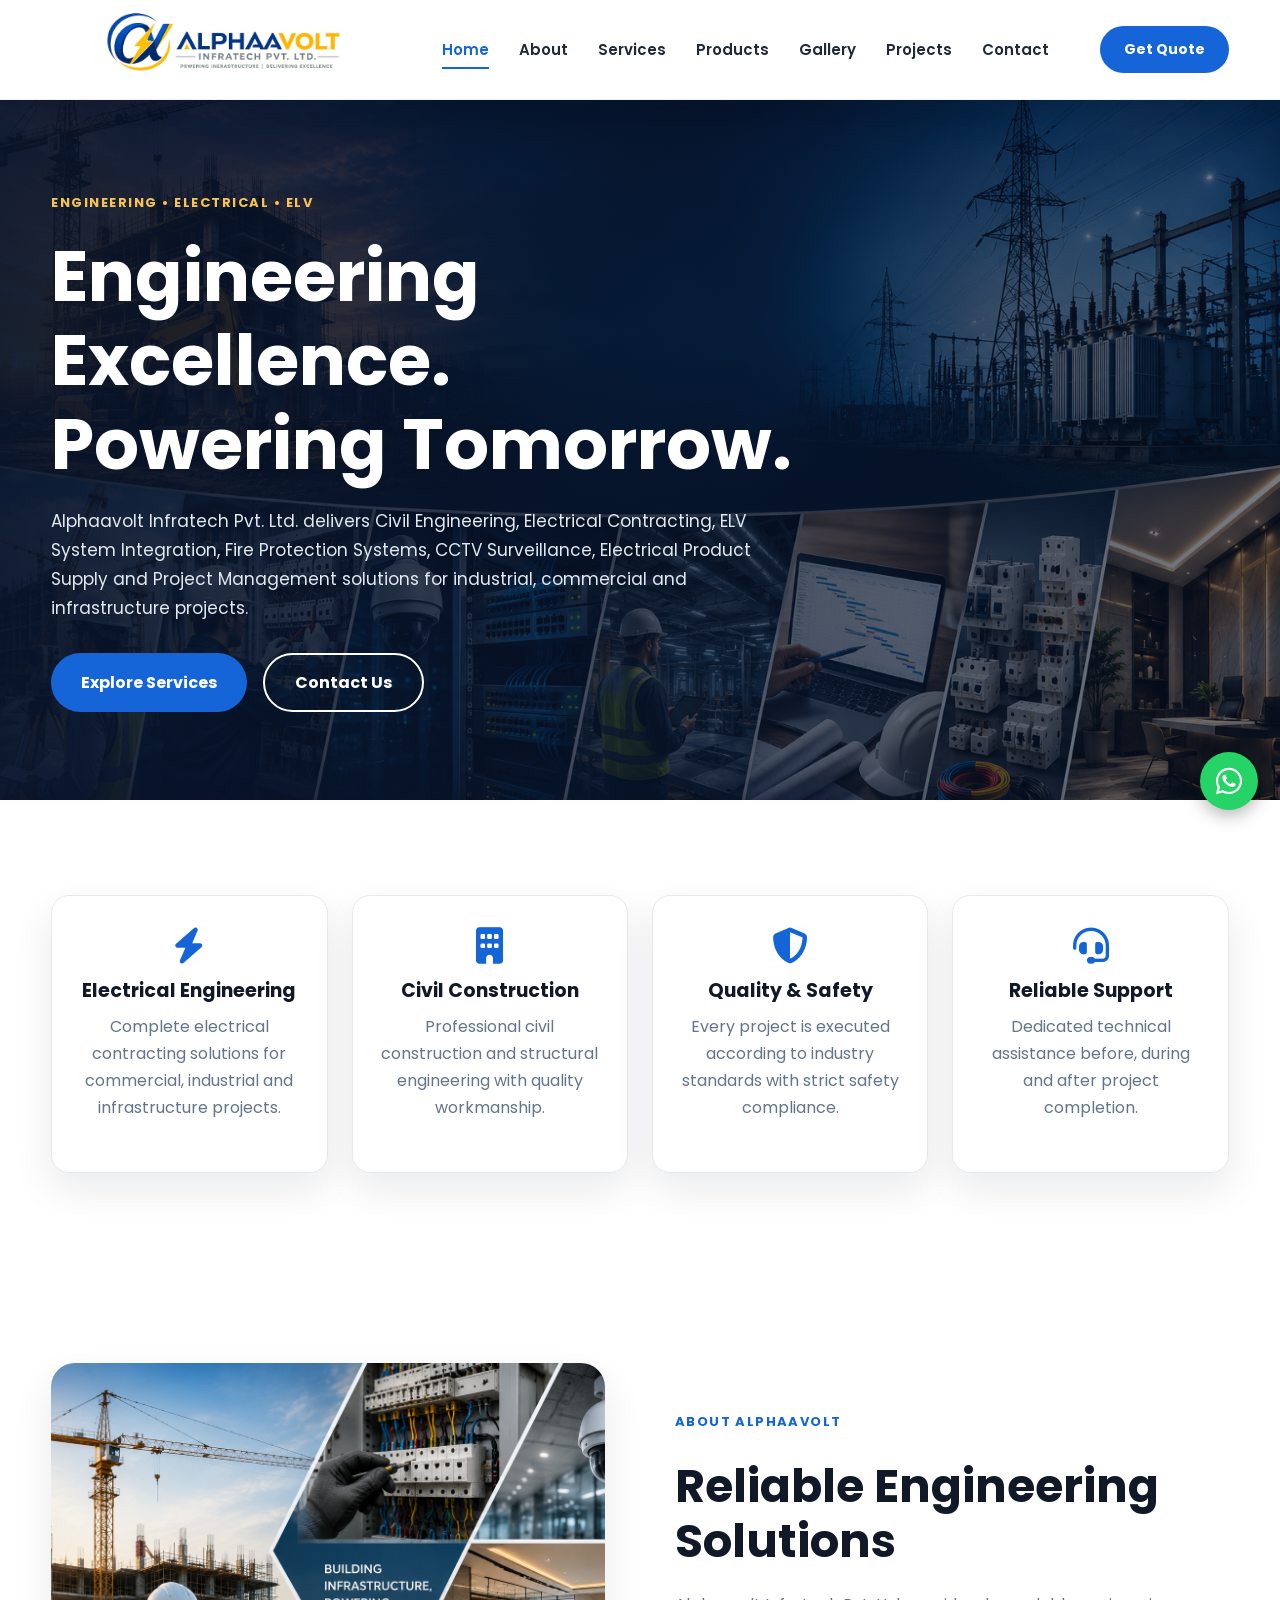
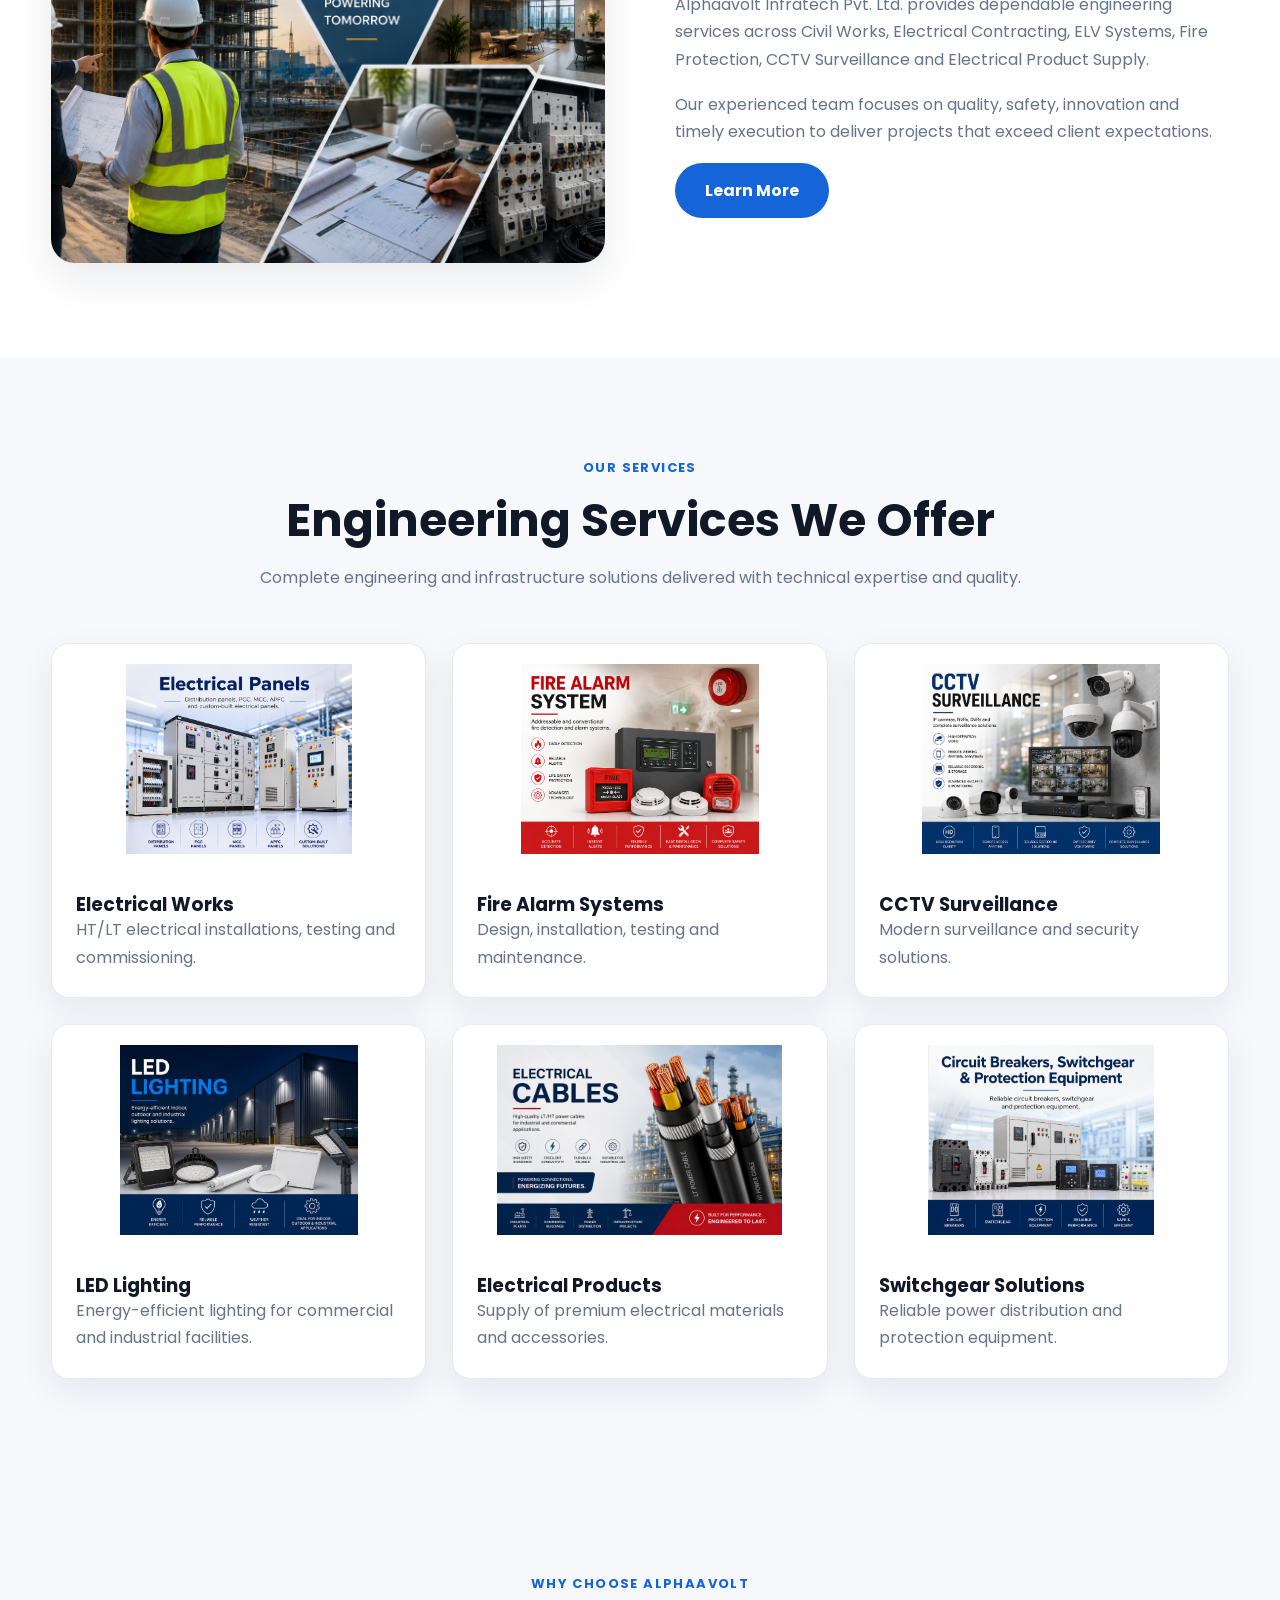
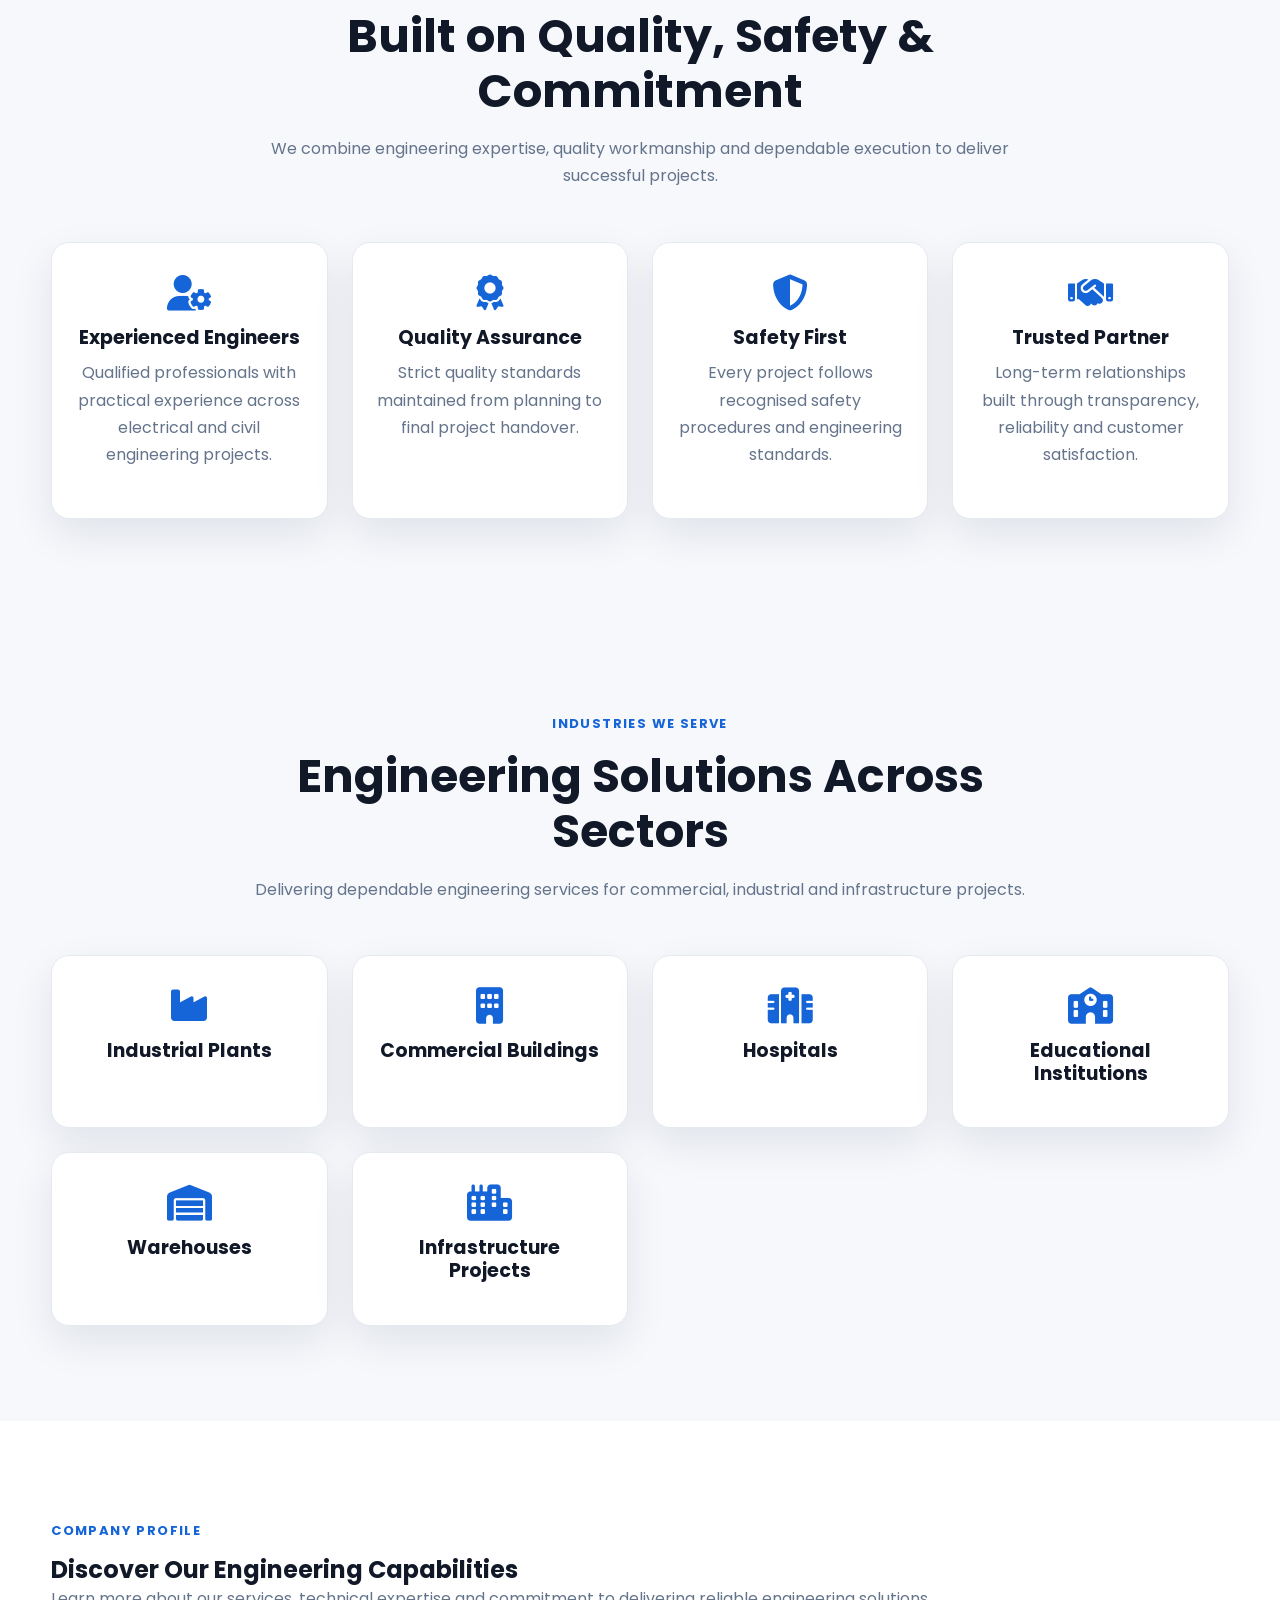
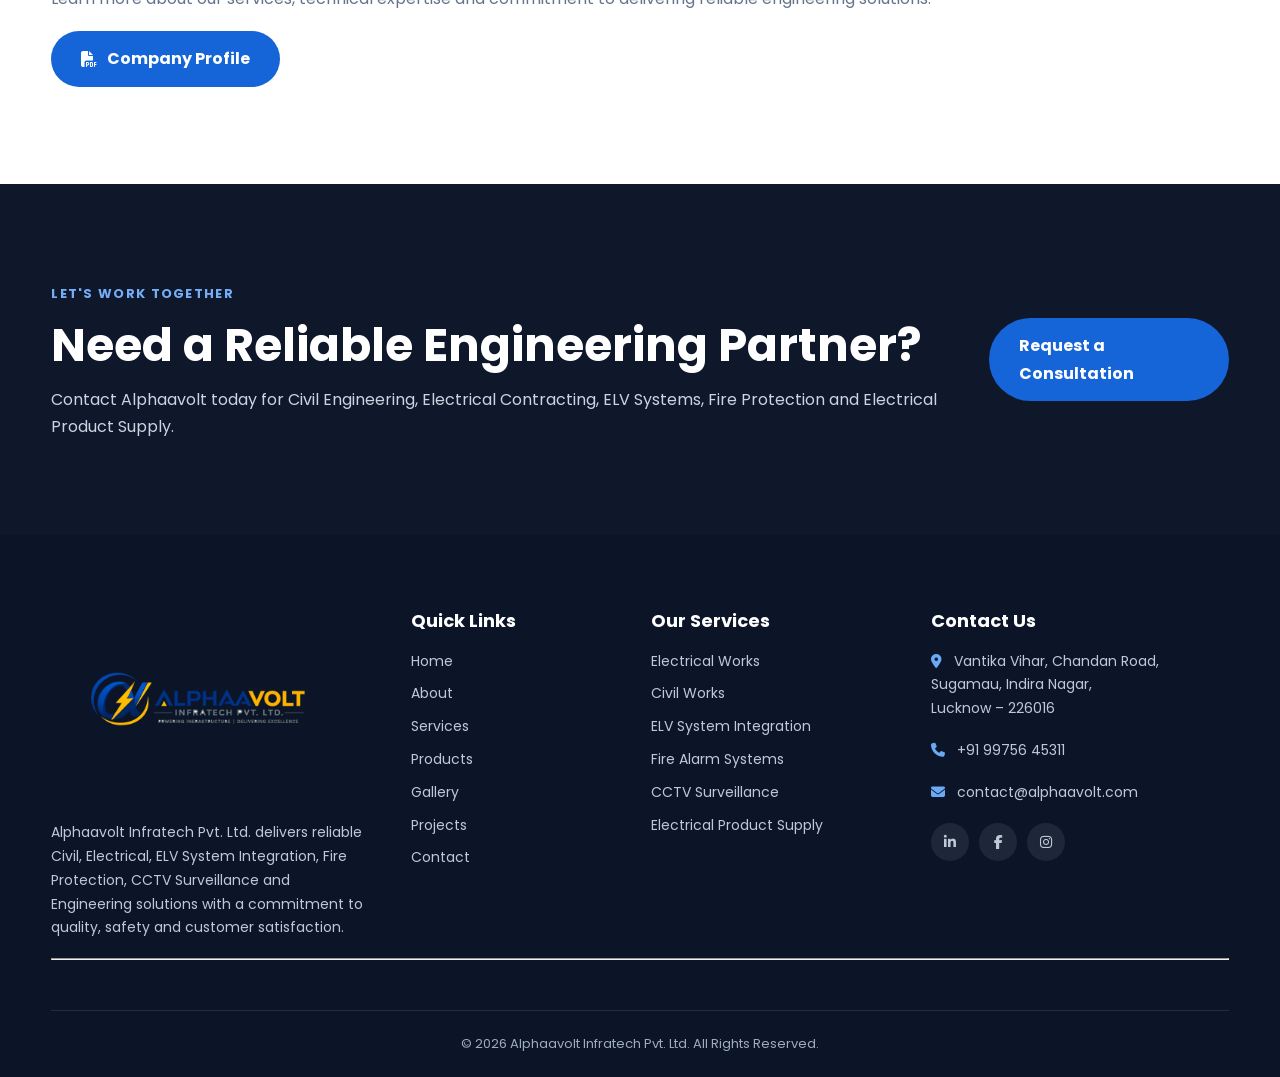
==== index.html @ 20f22b34 "Fix homepage and update responsive pages" ====
<!DOCTYPE html>
<html lang="en">

<head>

    <meta charset="UTF-8">
    <meta name="viewport" content="width=device-width, initial-scale=1.0">

    <title>Alphaavolt Infratech Pvt. Ltd. | Engineering Excellence</title>

    <meta name="description"
        content="Alphaavolt Infratech Pvt. Ltd. provides Civil Works, Electrical Works, ELV System Integration, Fire Protection Systems, CCTV Surveillance, Electrical Product Supply and Project Management Services.">

    <meta name="keywords"
        content="Alphaavolt, Electrical Contractor, Civil Contractor, ELV Systems, Fire Alarm, CCTV, Electrical Products, Engineering Company">

    <meta name="author" content="Alphaavolt Infratech Pvt. Ltd.">

    <link rel="icon" href="Images/logo.png">

    <link rel="stylesheet" href="CSS/style.css">
    <link rel="stylesheet" href="CSS/animations.css">
    <link rel="stylesheet" href="CSS/responsive.css">

    <link rel="preconnect" href="https://fonts.googleapis.com">

    <link rel="preconnect" href="https://fonts.gstatic.com" crossorigin>

    <link href="https://fonts.googleapis.com/css2?family=Poppins:wght@300;400;500;600;700;800&display=swap"
        rel="stylesheet">

    <link rel="stylesheet"
        href="https://cdnjs.cloudflare.com/ajax/libs/font-awesome/6.6.0/css/all.min.css">

</head>

<body>

<header class="header">

    <div class="container">

        <a href="index.html" class="site-logo">

            <img src="Images/logo.png"
                 alt="Alphaavolt Infratech Pvt. Ltd.">

        </a>

        <nav class="navbar">

            <ul>

                <li><a href="index.html" class="active">Home</a></li>
                <li><a href="about.html">About</a></li>
                <li><a href="services.html">Services</a></li>
                <li><a href="products.html">Products</a></li>
                <li><a href="gallery.html">Gallery</a></li>
                <li><a href="projects.html">Projects</a></li>
                <li><a href="contact.html">Contact</a></li>

            </ul>

        </nav>

        <div class="header-buttons">

            <a href="contact.html" class="quote-btn">
                Get Quote
            </a>

            <button class="menu-toggle"
                    type="button"
                    aria-label="Toggle Navigation">

                <i class="fa-solid fa-bars"></i>

            </button>

        </div>

    </div>

</header>

<main>

<section class="hero">

    <div class="container">

        <div class="hero-content">

            <div class="hero-text">

                <span class="subtitle">

                    Engineering • Electrical • ELV

                </span>

                <h1>

                    Engineering Excellence.<br>
                    Powering Tomorrow.

                </h1>

                <p>

                    Alphaavolt Infratech Pvt. Ltd. delivers
                    Civil Engineering,
                    Electrical Contracting,
                    ELV System Integration,
                    Fire Protection Systems,
                    CCTV Surveillance,
                    Electrical Product Supply
                    and Project Management
                    solutions for industrial,
                    commercial and infrastructure projects.

                </p>

                <div class="hero-buttons">

                    <a href="services.html"
                       class="btn btn-primary">

                        Explore Services

                    </a>

                    <a href="contact.html"
                       class="btn btn-secondary">

                        Contact Us

                    </a>

                </div>

            </div>

            <div class="hero-image">

                <img src="Images/hero.jpg"
                     alt="Alphaavolt Engineering">

            </div>

        </div>

    </div>

</section>
<!-- ================= FEATURES ================= -->

<section class="features section">

    <div class="container">

        <div class="feature-grid">

            <div class="feature-box">
                <i class="fa-solid fa-bolt"></i>
                <h3>Electrical Engineering</h3>
                <p>
                    Complete electrical contracting solutions for
                    commercial, industrial and infrastructure projects.
                </p>
            </div>

            <div class="feature-box">
                <i class="fa-solid fa-building"></i>
                <h3>Civil Construction</h3>
                <p>
                    Professional civil construction and structural
                    engineering with quality workmanship.
                </p>
            </div>

            <div class="feature-box">
                <i class="fa-solid fa-shield-halved"></i>
                <h3>Quality & Safety</h3>
                <p>
                    Every project is executed according to industry
                    standards with strict safety compliance.
                </p>
            </div>

            <div class="feature-box">
                <i class="fa-solid fa-headset"></i>
                <h3>Reliable Support</h3>
                <p>
                    Dedicated technical assistance before,
                    during and after project completion.
                </p>
            </div>

        </div>

    </div>

</section>

<!-- ================= ABOUT ================= -->

<section class="about section">

    <div class="container">

        <div class="about-grid">

            <div class="about-image">

                <img src="Images/about.jpg"
                     alt="About Alphaavolt">

            </div>

            <div class="about-content">

                <span class="section-subtitle">

                    About Alphaavolt

                </span>

                <h2>

                    Reliable Engineering Solutions

                </h2>

                <p>

                    Alphaavolt Infratech Pvt. Ltd. provides dependable
                    engineering services across Civil Works,
                    Electrical Contracting, ELV Systems,
                    Fire Protection, CCTV Surveillance
                    and Electrical Product Supply.

                </p>

                <p>

                    Our experienced team focuses on quality,
                    safety, innovation and timely execution
                    to deliver projects that exceed client expectations.

                </p>

                <a href="about.html"
                   class="btn btn-primary">

                    Learn More

                </a>

            </div>

        </div>

    </div>

</section>

<!-- ================= SERVICES ================= -->

<section class="services section">

    <div class="container">

        <div class="section-title">

            <span>Our Services</span>

            <h2>Engineering Services We Offer</h2>

            <p>

                Complete engineering and infrastructure solutions
                delivered with technical expertise and quality.

            </p>

        </div>

        <div class="service-grid">

            <div class="service-card">

                <img src="Images/services/electrical-panels.png"
                     alt="Electrical Works">

                <h3>Electrical Works</h3>

                <p>

                    HT/LT electrical installations,
                    testing and commissioning.

                </p>

            </div>

            <div class="service-card">

                <img src="Images/services/fire-alarm-system.png"
                     alt="Fire Alarm">

                <h3>Fire Alarm Systems</h3>

                <p>

                    Design, installation,
                    testing and maintenance.

                </p>

            </div>

            <div class="service-card">

                <img src="Images/services/cctv-surveillance.png"
                     alt="CCTV">

                <h3>CCTV Surveillance</h3>

                <p>

                    Modern surveillance
                    and security solutions.

                </p>

            </div>

            <div class="service-card">

                <img src="Images/services/led-lighting.png"
                     alt="LED Lighting">

                <h3>LED Lighting</h3>

                <p>

                    Energy-efficient lighting
                    for commercial and industrial facilities.

                </p>

            </div>

            <div class="service-card">

                <img src="Images/services/electrical-cables.png"
                     alt="Electrical Products">

                <h3>Electrical Products</h3>

                <p>

                    Supply of premium electrical
                    materials and accessories.

                </p>

            </div>

            <div class="service-card">

                <img src="Images/services/switchgear.png"
                     alt="Switchgear">

                <h3>Switchgear Solutions</h3>

                <p>

                    Reliable power distribution
                    and protection equipment.

                </p>

            </div>

        </div>

    </div>

</section>
<!-- ================= WHY CHOOSE US ================= -->

<section class="why-us section">

    <div class="container">

        <div class="section-title">

            <span>Why Choose Alphaavolt</span>

            <h2>Built on Quality, Safety & Commitment</h2>

            <p>

                We combine engineering expertise, quality workmanship
                and dependable execution to deliver successful projects.

            </p>

        </div>

        <div class="why-grid">

            <div class="why-card">

                <i class="fa-solid fa-user-gear"></i>

                <h3>Experienced Engineers</h3>

                <p>

                    Qualified professionals with practical experience
                    across electrical and civil engineering projects.

                </p>

            </div>

            <div class="why-card">

                <i class="fa-solid fa-award"></i>

                <h3>Quality Assurance</h3>

                <p>

                    Strict quality standards maintained from planning
                    to final project handover.

                </p>

            </div>

            <div class="why-card">

                <i class="fa-solid fa-shield-halved"></i>

                <h3>Safety First</h3>

                <p>

                    Every project follows recognised safety procedures
                    and engineering standards.

                </p>

            </div>

            <div class="why-card">

                <i class="fa-solid fa-handshake"></i>

                <h3>Trusted Partner</h3>

                <p>

                    Long-term relationships built through transparency,
                    reliability and customer satisfaction.

                </p>

            </div>

        </div>

    </div>

</section>

<!-- ================= INDUSTRIES ================= -->

<section class="industries section">

    <div class="container">

        <div class="section-title">

            <span>Industries We Serve</span>

            <h2>Engineering Solutions Across Sectors</h2>

            <p>

                Delivering dependable engineering services for
                commercial, industrial and infrastructure projects.

            </p>

        </div>

        <div class="industry-grid">

            <div class="industry-card">
                <i class="fa-solid fa-industry"></i>
                <h3>Industrial Plants</h3>
            </div>

            <div class="industry-card">
                <i class="fa-solid fa-building"></i>
                <h3>Commercial Buildings</h3>
            </div>

            <div class="industry-card">
                <i class="fa-solid fa-hospital"></i>
                <h3>Hospitals</h3>
            </div>

            <div class="industry-card">
                <i class="fa-solid fa-school"></i>
                <h3>Educational Institutions</h3>
            </div>

            <div class="industry-card">
                <i class="fa-solid fa-warehouse"></i>
                <h3>Warehouses</h3>
            </div>

            <div class="industry-card">
                <i class="fa-solid fa-city"></i>
                <h3>Infrastructure Projects</h3>
            </div>

        </div>

    </div>

</section>

<!-- ================= COMPANY PROFILE ================= -->

<section class="company-profile section">

    <div class="container">

        <div class="profile-content">

            <div>

                <span class="section-subtitle">

                    Company Profile

                </span>

                <h2>

                    Discover Our Engineering Capabilities

                </h2>

                <p>

                    Learn more about our services,
                    technical expertise and commitment
                    to delivering reliable engineering solutions.

                </p>

            </div>

            <div class="profile-buttons">

                <a href="assets/company-profile.pdf"
                   class="btn btn-primary"
                   target="_blank">

                    <i class="fa-solid fa-file-pdf"></i>

                    Company Profile

                </a>

                <a href="contact.html"
                   class="btn btn-secondary">

                    Contact Us

                </a>

            </div>

        </div>

    </div>

</section>

<!-- ================= CALL TO ACTION ================= -->

<section class="cta section">

    <div class="container">

        <div class="cta-content">

            <div>

                <span>Let's Work Together</span>

                <h2>

                    Need a Reliable Engineering Partner?

                </h2>

                <p>

                    Contact Alphaavolt today for Civil Engineering,
                    Electrical Contracting, ELV Systems,
                    Fire Protection and Electrical Product Supply.

                </p>

            </div>

            <a href="contact.html"
               class="btn btn-primary">

                Request a Consultation

            </a>

        </div>

    </div>

</section>
</main>
<!-- ================= FOOTER ================= -->

<footer class="footer">

    <div class="container">

        <div class="footer-grid">

            <div class="footer-col">

                <img src="Images/logo.png"
                     class="footer-logo"
                     alt="Alphaavolt Logo">

                <p>

                    Alphaavolt Infratech Pvt. Ltd. delivers reliable Civil,
                    Electrical, ELV System Integration, Fire Protection,
                    CCTV Surveillance and Engineering solutions with a
                    commitment to quality, safety and customer satisfaction.

                </p>

            </div>

            <div class="footer-col">

                <h3>Quick Links</h3>

                <ul>

                    <li><a href="index.html">Home</a></li>
                    <li><a href="about.html">About</a></li>
                    <li><a href="services.html">Services</a></li>
                    <li><a href="products.html">Products</a></li>
                    <li><a href="gallery.html">Gallery</a></li>
                    <li><a href="projects.html">Projects</a></li>
                    <li><a href="contact.html">Contact</a></li>

                </ul>

            </div>

            <div class="footer-col">

                <h3>Our Services</h3>

                <ul>

                    <li>Electrical Works</li>
                    <li>Civil Works</li>
                    <li>ELV System Integration</li>
                    <li>Fire Alarm Systems</li>
                    <li>CCTV Surveillance</li>
                    <li>Electrical Product Supply</li>

                </ul>

            </div>

            <div class="footer-col">

                <h3>Contact Us</h3>

                <p>
                    <i class="fa-solid fa-location-dot"></i>
                    Vantika Vihar, Chandan Road,<br>
                    Sugamau, Indira Nagar,<br>
                    Lucknow – 226016
                </p>

                <p>
                    <i class="fa-solid fa-phone"></i>
                    <a href="tel:+919975645311">
                        +91 99756 45311
                    </a>
                </p>

                <p>
                    <i class="fa-solid fa-envelope"></i>
                    <a href="mailto:contact@alphaavolt.com">
                        contact@alphaavolt.com
                    </a>
                </p>

                <div class="social-icons">

                    <a href="#" aria-label="LinkedIn">
                        <i class="fab fa-linkedin-in"></i>
                    </a>

                    <a href="#" aria-label="Facebook">
                        <i class="fab fa-facebook-f"></i>
                    </a>

                    <a href="#" aria-label="Instagram">
                        <i class="fab fa-instagram"></i>
                    </a>

                </div>

            </div>

        </div>

        <hr>

        <div class="copyright">

            © 2026 Alphaavolt Infratech Pvt. Ltd. All Rights Reserved.

        </div>

    </div>

</footer>

<!-- ================= WHATSAPP ================= -->

<a href="https://wa.me/919975645311?text=Hello%20Alphaavolt%2C%20I%20would%20like%20to%20know%20more%20about%20your%20services."
   class="whatsapp-float"
   target="_blank"
   rel="noopener"
   aria-label="Chat on WhatsApp">

    <i class="fab fa-whatsapp"></i>

</a>

<!-- ================= BACK TO TOP ================= -->

<button id="backToTop"
        type="button"
        aria-label="Back To Top">

    <i class="fa-solid fa-arrow-up"></i>

</button>



<!-- ================= SCRIPTS ================= -->

<script src="JS/main.js"></script>

</body>
</html>
---- CSS/style.css ----
/* Alphaavolt complete website stylesheet */

:root {
    --primary: #1565d8;
    --primary-dark: #0d4fae;
    --secondary: #0f172a;
    --heading: #111827;
    --text: #64748b;
    --light: #f6f8fc;
    --white: #ffffff;
    --border: #e5eaf1;
    --shadow: 0 16px 42px rgba(15, 23, 42, 0.09);
    --radius: 18px;
}

* {
    margin: 0;
    padding: 0;
    box-sizing: border-box;
}

html {
    scroll-behavior: smooth;
}

body {
    font-family: Poppins, sans-serif;
    color: var(--text);
    line-height: 1.7;
    background: #ffffff;
    overflow-x: hidden;
    padding-top: 100px;
}

img {
    display: block;
    max-width: 100%;
}

a {
    text-decoration: none;
    color: inherit;
    transition: 0.3s;
}

ul {
    list-style: none;
}

button,
input,
select,
textarea {
    font: inherit;
}

h1,
h2,
h3,
h4 {
    color: var(--heading);
    line-height: 1.2;
}

p {
    margin-bottom: 18px;
}

.container {
    width: min(1180px, 92%);
    margin: auto;
}

.section {
    padding: 95px 0;
}

.light-section,
.services,
.why-us,
.industries {
    background: var(--light);
}

/* Header */

.header {
    position: fixed;
    inset: 0 0 auto;
    height: 100px;
    background: rgba(255, 255, 255, 0.98);
    z-index: 1000;
    border-bottom: 1px solid rgba(15, 23, 42, 0.06);
    box-shadow: 0 6px 24px rgba(15, 23, 42, 0.06);
}

.header .container {
    height: 100%;
    display: flex;
    align-items: center;
    justify-content: space-between;
    gap: 28px;
}

.site-logo,
.logo {
    width: 340px;
    height: 210px;
    display: flex;
    align-items: center;
    flex-shrink: 0;
}

.site-logo img,
.logo img {
    width: 100%;
    height: 100%;
    object-fit: contain;
}

.navbar ul {
    display: flex;
    gap: 30px;
    align-items: center;
}

.navbar a {
    position: relative;
    color: #202939;
    font-size: 15px;
    font-weight: 600;
}

.navbar a::after {
    content: "";
    position: absolute;
    left: 0;
    bottom: -9px;
    width: 0;
    height: 2px;
    background: var(--primary);
    transition: 0.3s;
}

.navbar a:hover,
.navbar a.active {
    color: var(--primary);
}

.navbar a:hover::after,
.navbar a.active::after {
    width: 100%;
}

.header-buttons {
    display: flex;
    align-items: center;
    gap: 18px;
}

.quote-btn {
    padding: 12px 24px;
    border-radius: 999px;
    background: var(--primary);
    color: #ffffff;
    font-weight: 700;
    font-size: 14px;
}

.quote-btn:hover {
    background: var(--primary-dark);
    transform: translateY(-2px);
}

.menu-toggle {
    display: none;
    border: 0;
    background: transparent;
    font-size: 26px;
    color: var(--heading);
}

/* Buttons */

.btn {
    display: inline-flex;
    align-items: center;
    justify-content: center;
    gap: 10px;
    padding: 14px 30px;
    border-radius: 999px;
    font-weight: 700;
    border: 0;
}

.btn-primary {
    background: var(--primary);
    color: #ffffff;
}

.btn-primary:hover {
    background: var(--primary-dark);
    transform: translateY(-2px);
}

.btn-secondary {
    border: 2px solid #ffffff;
    color: #ffffff;
}

.btn-light {
    background: #ffffff;
    color: var(--primary);
}

/* Titles */

.section-subtitle,
.section-title > span,
.eyebrow {
    display: inline-block;
    color: var(--primary);
    font-size: 13px;
    font-weight: 700;
    letter-spacing: 1.4px;
    text-transform: uppercase;
    margin-bottom: 14px;
}

.section-title {
    max-width: 780px;
    margin: 0 auto 52px;
    text-align: center;
}

.section-title h2 {
    font-size: clamp(32px, 4vw, 46px);
    margin-bottom: 16px;
}

.content-title {
    font-size: clamp(32px, 4vw, 46px);
    margin: 12px 0 22px;
}

/* Hero */

.hero {
    min-height: 700px;
    display: flex;
    align-items: center;
    background:
        linear-gradient(90deg, rgba(8, 20, 43, 0.94), rgba(8, 20, 43, 0.55)),
        url("../Images/hero.jpg") center / cover;
}

.hero-content {
    display: flex;
    align-items: center;
}

.hero-text {
    max-width: 760px;
}

.hero .subtitle {
    color: #f6c453;
    text-transform: uppercase;
    letter-spacing: 1.5px;
    font-weight: 700;
    font-size: 13px;
}

.hero h1 {
    font-size: clamp(44px, 6vw, 70px);
    color: #ffffff;
    margin: 20px 0;
}

.hero p {
    color: #e2e8f0;
    font-size: 17px;
    max-width: 720px;
}

.hero-buttons {
    display: flex;
    gap: 16px;
    margin-top: 30px;
}

.hero-image {
    display: none;
}

/* Feature cards */

.feature-grid,
.why-grid,
.industry-grid {
    display: grid;
    grid-template-columns: repeat(4, 1fr);
    gap: 24px;
}

.feature-box,
.why-card,
.industry-card {
    padding: 32px 24px;
    background: #ffffff;
    border: 1px solid var(--border);
    border-radius: var(--radius);
    box-shadow: var(--shadow);
    text-align: center;
}

.feature-box i,
.why-card i,
.industry-card i {
    font-size: 36px;
    color: var(--primary);
    margin-bottom: 16px;
}

.feature-box h3,
.why-card h3,
.industry-card h3 {
    font-size: 19px;
    margin-bottom: 10px;
}

/* About */

.about-grid,
.split-grid {
    display: grid;
    grid-template-columns: 1fr 1fr;
    align-items: center;
    gap: 70px;
}

.about-image img,
.media-card > img {
    width: 100%;
    min-height: 500px;
    object-fit: cover;
    border-radius: 24px;
    box-shadow: var(--shadow);
}

.about-content h2 {
    font-size: clamp(32px, 4vw, 46px);
    margin: 12px 0 22px;
}

/* Services and products */

.service-grid,
.products-grid {
    display: grid;
    grid-template-columns: repeat(3, 1fr);
    gap: 26px;
}

.service-card,
.product-card {
    background: #ffffff;
    border: 1px solid var(--border);
    border-radius: var(--radius);
    overflow: hidden;
    box-shadow: 0 12px 34px rgba(15, 23, 42, 0.07);
    transition: 0.35s;
}

.service-card:hover,
.product-card:hover {
    transform: translateY(-8px);
    box-shadow: 0 20px 46px rgba(15, 23, 42, 0.13);
}

.service-card img,
.product-image img {
    width: 100%;
    height: 230px;
    object-fit: contain;
    padding: 20px;
}

.service-card h3,
.service-card p {
    margin-inline: 24px;
}

.service-card h3 {
    margin-top: 20px;
}

.service-card p {
    margin-bottom: 26px;
}

.product-content {
    padding: 0 25px 28px;
}

.product-content h3 {
    font-size: 21px;
    margin-bottom: 10px;
}

.text-link {
    color: var(--primary);
    font-weight: 700;
}

/* CTA */

.cta {
    background: var(--secondary);
    color: #ffffff;
}

.cta-content {
    display: flex;
    align-items: center;
    justify-content: space-between;
    gap: 45px;
}

.cta h2 {
    color: #ffffff;
    font-size: clamp(32px, 4vw, 46px);
    margin: 12px 0;
}

.cta p {
    color: #cbd5e1;
    margin: 0;
}

.cta span {
    color: #75adf7;
    text-transform: uppercase;
    font-size: 13px;
    font-weight: 700;
    letter-spacing: 1.3px;
}

/* Page banner */

.page-banner {
    min-height: 480px;
    position: relative;
    display: flex;
    align-items: center;
    background: url("../Images/hero.jpg") center / cover;
}

.page-banner-overlay {
    position: absolute;
    inset: 0;
    background: linear-gradient(
        90deg,
        rgba(8, 20, 43, 0.95),
        rgba(8, 20, 43, 0.55)
    );
}

.page-banner-content {
    position: relative;
    z-index: 2;
}

.page-banner .eyebrow {
    color: #ffd166;
}

.page-banner h1 {
    font-size: clamp(42px, 6vw, 68px);
    color: #ffffff;
    max-width: 800px;
    margin-bottom: 18px;
}

.page-banner p {
    color: #dce6f3;
    max-width: 690px;
    font-size: 17px;
}

.breadcrumb {
    display: flex;
    gap: 12px;
    align-items: center;
    color: #ffffff;
    font-size: 14px;
    margin-top: 25px;
}

.breadcrumb i {
    font-size: 10px;
}

/* Media cards */

.media-card {
    position: relative;
}

.floating-card {
    position: absolute;
    left: -25px;
    bottom: 30px;
    width: min(380px, 90%);
    display: flex;
    gap: 15px;
    align-items: center;
    padding: 20px;
    background: #ffffff;
    border-radius: 16px;
    box-shadow: 0 18px 46px rgba(15, 23, 42, 0.18);
}

.floating-card > i {
    width: 56px;
    height: 56px;
    display: grid;
    place-items: center;
    background: var(--primary);
    color: #ffffff;
    border-radius: 14px;
    font-size: 23px;
}

.floating-card strong,
.floating-card span {
    display: block;
}

.floating-card span {
    font-size: 13px;
}

.check-grid,
.check-list {
    display: grid;
    grid-template-columns: 1fr 1fr;
    gap: 15px 20px;
    margin: 28px 0 34px;
}

.check-grid div,
.check-list div {
    display: flex;
    gap: 10px;
    color: #283346;
    font-weight: 600;
    font-size: 14px;
}

.check-grid i,
.check-list i {
    color: var(--primary);
    margin-top: 5px;
}

/* General cards */

.card-grid {
    display: grid;
    gap: 25px;
}

.card-grid.three {
    grid-template-columns: repeat(3, 1fr);
}

.card-grid.four {
    grid-template-columns: repeat(4, 1fr);
}

.icon-card {
    padding: 35px 28px;
    background: #ffffff;
    border: 1px solid var(--border);
    border-radius: var(--radius);
    box-shadow: 0 12px 36px rgba(15, 23, 42, 0.07);
    transition: 0.35s;
}

.icon-card:hover {
    transform: translateY(-7px);
}

.icon-card > i {
    font-size: 36px;
    color: var(--primary);
    margin-bottom: 20px;
}

.icon-card h3 {
    font-size: 21px;
    margin-bottom: 12px;
}

.icon-card p {
    margin: 0;
}

/* Service details */

.service-page-grid {
    display: grid;
    grid-template-columns: repeat(2, 1fr);
    gap: 28px;
}

.service-detail-card {
    display: grid;
    grid-template-columns: 210px 1fr;
    background: #ffffff;
    border: 1px solid var(--border);
    border-radius: var(--radius);
    overflow: hidden;
    box-shadow: var(--shadow);
}

.service-detail-card > img {
    width: 100%;
    height: 100%;
    min-height: 300px;
    object-fit: contain;
    padding: 20px;
    background: #f9fbff;
}

.service-detail-card > div {
    padding: 28px;
}

.service-detail-card > div > i {
    font-size: 31px;
    color: var(--primary);
    margin-bottom: 15px;
}

.service-detail-card h3 {
    font-size: 22px;
    margin-bottom: 10px;
}

.service-detail-card li {
    position: relative;
    padding-left: 18px;
    margin-top: 7px;
    font-size: 14px;
}

.service-detail-card li::before {
    content: "✓";
    position: absolute;
    left: 0;
    color: var(--primary);
    font-weight: 700;
}

/* Process */

.process-grid {
    display: grid;
    grid-template-columns: repeat(4, 1fr);
    gap: 22px;
}

.process-grid > div {
    padding: 30px;
    background: #ffffff;
    border-radius: var(--radius);
    border: 1px solid var(--border);
}

.process-grid span {
    font-size: 36px;
    font-weight: 800;
    color: #d8e6fa;
}

.process-grid h3 {
    margin: 10px 0;
}

/* Gallery */

.filter-buttons {
    display: flex;
    justify-content: center;
    flex-wrap: wrap;
    gap: 12px;
    margin-bottom: 35px;
}

.filter-buttons button {
    padding: 10px 22px;
    border: 1px solid var(--border);
    border-radius: 999px;
    background: #ffffff;
    font-weight: 600;
}

.filter-buttons button.active,
.filter-buttons button:hover {
    background: var(--primary);
    color: #ffffff;
    border-color: var(--primary);
}

.gallery-grid {
    display: grid;
    grid-template-columns: repeat(4, 1fr);
    gap: 22px;
}

.gallery-item {
    position: relative;
    min-height: 280px;
    border-radius: 18px;
    overflow: hidden;
    background: #ffffff;
    border: 1px solid var(--border);
}

.gallery-item img {
    width: 100%;
    height: 100%;
    min-height: 280px;
    object-fit: cover;
}

.gallery-item figcaption {
    position: absolute;
    inset: auto 0 0;
    padding: 45px 22px 20px;
    background: linear-gradient(transparent, rgba(8, 20, 43, 0.9));
    color: #ffffff;
}

.gallery-item h3 {
    color: #ffffff;
    font-size: 18px;
}

.gallery-item span {
    font-size: 12px;
    text-transform: uppercase;
    letter-spacing: 1.2px;
}

.gallery-item.hidden {
    display: none;
}

/* Contact */

.contact-info-grid {
    display: grid;
    grid-template-columns: repeat(4, 1fr);
    gap: 22px;
}

.info-card {
    padding: 30px 23px;
    text-align: center;
    background: #ffffff;
    border: 1px solid var(--border);
    border-radius: var(--radius);
    box-shadow: var(--shadow);
}

.info-card i {
    font-size: 34px;
    color: var(--primary);
    margin-bottom: 16px;
}

.info-card h3 {
    font-size: 19px;
    margin-bottom: 10px;
}

.contact-grid {
    display: grid;
    grid-template-columns: 0.85fr 1.15fr;
    gap: 65px;
    align-items: start;
}

.contact-details p {
    color: #283346;
}

.contact-details i {
    color: var(--primary);
    margin-right: 9px;
}

.contact-form {
    padding: 35px;
    background: #ffffff;
    border-radius: 20px;
    box-shadow: var(--shadow);
}

.form-row {
    display: grid;
    grid-template-columns: 1fr 1fr;
    gap: 18px;
}

.contact-form label {
    display: block;
    color: #283346;
    font-weight: 600;
    font-size: 14px;
    margin-bottom: 7px;
}

.contact-form input,
.contact-form select,
.contact-form textarea {
    width: 100%;
    padding: 13px 15px;
    border: 1px solid var(--border);
    border-radius: 9px;
    background: #ffffff;
    outline: none;
    margin-bottom: 18px;
}

.contact-form input:focus,
.contact-form select:focus,
.contact-form textarea:focus {
    border-color: var(--primary);
    box-shadow: 0 0 0 3px rgba(21, 101, 216, 0.1);
}

.map-section iframe {
    width: 100%;
    height: 420px;
    border: 0;
    display: block;
}

/* Footer */

.footer {
    background: #0b1527;
    color: #ffffff;
    padding: 75px 0 0;
}

.footer-grid {
    display: grid;
    grid-template-columns: 1.6fr 1fr 1.2fr 1.5fr;
    gap: 42px;
}

.footer-logo {
    width: 290px;
    max-height: 300px;
    object-fit: contain;
    margin-bottom: 18px;
}

.footer h3 {
    color: #ffffff;
    font-size: 18px;
    margin-bottom: 18px;
}

.footer p,
.footer li,
.footer a {
    color: #bdc9d9;
    font-size: 14px;
}

.footer li {
    margin-bottom: 9px;
}

.footer p i {
    color: #6aaaf5;
    margin-right: 8px;
}

.social-icons {
    display: flex;
    gap: 10px;
}

.social-icons a {
    width: 38px;
    height: 38px;
    display: grid;
    place-items: center;
    border-radius: 50%;
    background: rgba(255, 255, 255, 0.08);
}

.copyright {
    margin-top: 50px;
    padding: 22px 0;
    border-top: 1px solid rgba(255, 255, 255, 0.1);
    text-align: center;
    color: #9eacbf;
    font-size: 13px;
}

/* Floating buttons */

.whatsapp-float {
    position: fixed;
    right: 22px;
    bottom: 90px;
    width: 58px;
    height: 58px;
    display: flex;
    align-items: center;
    justify-content: center;
    padding: 0;
    border-radius: 50%;
    background: #25d366;
    color: #ffffff;
    font-size: 30px;
    text-decoration: none;
    box-shadow: 0 5px 18px rgba(0, 0, 0, 0.30);
    z-index: 9999;
}

.whatsapp-float i {
    color: #ffffff;
    font-size: 30px;
}

.whatsapp-float svg {
    width: 32px;
    height: 32px;
    display: block;
    fill: currentColor;
}

.whatsapp-float:hover {
    background: #20ba5a;
    transform: scale(1.06);
}

#backToTop {
    position: fixed;
    right: 22px;
    bottom: 22px;
    width: 50px;
    height: 50px;
    display: none;
    align-items: center;
    justify-content: center;
    padding: 0;
    border: 0;
    border-radius: 50%;
    background: var(--primary);
    color: #ffffff;
    font-size: 20px;
    cursor: pointer;
    box-shadow: 0 5px 18px rgba(0, 0, 0, 0.30);
    z-index: 9998;
}

/* Tablet */

@media (max-width: 1050px) {
    .quote-btn {
        display: none;
    }

    .navbar ul {
        gap: 20px;
    }

    .feature-grid,
    .why-grid,
    .industry-grid,
    .card-grid.four,
    .contact-info-grid,
    .gallery-grid {
        grid-template-columns: repeat(2, 1fr);
    }

    .about-grid,
    .split-grid,
    .contact-grid {
        grid-template-columns: 1fr;
    }

    .card-grid.three {
        grid-template-columns: repeat(2, 1fr);
    }

    .service-page-grid {
        grid-template-columns: 1fr;
    }

    .footer-grid {
        grid-template-columns: 1fr 1fr;
    }
}

/* Mobile */

@media (max-width: 768px) {
    body {
        padding-top: 84px;
    }

    .header {
        height: 84px;
    }

    .header .container {
        gap: 12px;
    }

    .site-logo,
    .logo {
        width: 245px;
        height: 72px;
    }

    .menu-toggle {
        display: block;
        flex-shrink: 0;
    }

    .navbar {
        position: absolute;
        top: 84px;
        left: 0;
        width: 100%;
        display: none;
        padding: 10px 4%;
        background: #ffffff;
        box-shadow: 0 18px 30px rgba(15, 23, 42, 0.12);
    }

    .navbar.open {
        display: block;
    }

    .navbar ul {
        flex-direction: column;
        align-items: stretch;
        gap: 0;
    }

    .navbar a {
        display: block;
        padding: 13px 10px;
        border-bottom: 1px solid var(--border);
    }

    .navbar a::after {
        display: none;
    }

    .section {
        padding: 72px 0;
    }

    .hero {
        min-height: 590px;
    }

    .hero h1,
    .page-banner h1 {
        font-size: 38px;
    }

    .hero-buttons {
        flex-direction: column;
        align-items: flex-start;
    }

    .feature-grid,
    .why-grid,
    .industry-grid,
    .service-grid,
    .products-grid,
    .card-grid.three,
    .card-grid.four,
    .process-grid,
    .contact-info-grid,
    .gallery-grid,
    .check-grid,
    .check-list {
        grid-template-columns: 1fr;
    }

    .service-detail-card {
        grid-template-columns: 1fr;
    }

    .service-detail-card > img {
        min-height: 230px;
    }

    .floating-card {
        position: relative;
        left: auto;
        bottom: auto;
        width: 100%;
        margin-top: -32px;
    }

    .cta-content {
        flex-direction: column;
        align-items: flex-start;
    }

    .form-row {
        grid-template-columns: 1fr;
    }

    .footer-grid {
        grid-template-columns: 1fr;
    }

    .whatsapp-float {
        right: 16px;
        bottom: 82px;
        width: 54px;
        height: 54px;
        font-size: 28px;
    }

    #backToTop {
        right: 16px;
        bottom: 16px;
        width: 48px;
        height: 48px;
    }
}

/* Small mobile */

@media (max-width: 480px) {
    body {
        padding-top: 78px;
    }

    .header {
        height: 78px;
    }

    .site-logo,
    .logo {
        width: 205px;
        height: 66px;
    }

    .navbar {
        top: 78px;
    }

    .hero h1,
    .page-banner h1 {
        font-size: 32px;
    }

    .hero p,
    .page-banner p {
        font-size: 15px;
    }

    .contact-form {
        padding: 24px 18px;
    }

    .footer-logo {
        width: 250px;
    }
}
/* Mobile Logo */
@media (max-width: 768px) {
    .site-logo,
    .logo {
        width: 220px;
        height: auto;
    }

    .header {
        height: 80px;
    }
}/* ================= MOBILE HEADER FIX ================= */

@media (max-width: 768px) {

    .header {
        height: 82px;
        padding: 6px 0;
    }

    .header .container,
    .header-container {
        display: flex;
        align-items: center;
        justify-content: space-between;
    }

    .logo,
    .site-logo {
        width: 210px !important;
        height: 70px !important;
        display: flex;
        align-items: center;
        flex-shrink: 0;
    }

    .logo img,
    .site-logo img {
        width: 100% !important;
        height: 100% !important;
        object-fit: contain;
        display: block;
    }

    .menu-toggle {
        display: flex !important;
        align-items: center;
        justify-content: center;
        width: 44px;
        height: 44px;
        border: 0;
        background: transparent;
        font-size: 26px;
        cursor: pointer;
        position: relative;
        z-index: 1002;
    }

    .navbar {
        position: absolute;
        top: 82px;
        left: 0;
        width: 100%;
        background: #ffffff;
        display: none;
        box-shadow: 0 10px 25px rgba(0, 0, 0, 0.12);
        z-index: 1001;
    }

    .navbar.active {
        display: block !important;
    }

    .navbar ul {
        display: flex;
        flex-direction: column;
        width: 100%;
        margin: 0;
        padding: 12px 0;
    }

    .navbar ul li {
        width: 100%;
    }

    .navbar ul li a {
        display: block;
        width: 100%;
        padding: 14px 22px;
        color: #111827;
        border-bottom: 1px solid #eeeeee;
    }

    .quote-btn {
        display: none;
    }
}

/* Final gallery image fix */
@media (max-width: 768px) {
    .gallery-item {
        min-height: auto;
    }

    .gallery-item img {
        width: 100%;
        height: auto;
        max-height: 420px;
        object-fit: contain;
        object-position: center;
        background: #f6f8fc;
        padding: 8px;
    }
}
---- CSS/responsive.css ----
/* ==========================================================
   RESPONSIVE.CSS - Alphaavolt Infratech Pvt. Ltd.
   Applies to all pages
========================================================== */

/* Large tablets */
@media (max-width:1200px){
    .container{width:92%;max-width:1100px;}
}

/* Tablets */
@media (max-width:992px){

    h1{font-size:2.4rem;}
    h2{font-size:2rem;}
    h3{font-size:1.2rem;}

    .header .container{
        display:flex;
        align-items:center;
        justify-content:space-between;
        flex-wrap:wrap;
    }

    .menu-toggle{
        display:block;
        cursor:pointer;
    }

    .navbar{
        width:100%;
        display:none;
        margin-top:15px;
    }

    .navbar.active{
        display:block;
    }

    .navbar ul{
        display:flex;
        flex-direction:column;
        gap:15px;
        padding:20px 0;
    }

    .header-buttons .quote-btn{
        display:none;
    }

    .hero-content,
    .about-content,
    .contact-wrapper,
    .company-profile,
    .cta-content{
        display:grid;
        grid-template-columns:1fr;
        gap:30px;
        text-align:center;
    }

    .feature-grid,
    .services-grid,
    .service-grid,
    .gallery-grid,
    .projects-grid,
    .capability-grid,
    .industry-grid,
    .process-grid,
    .footer-grid{
        grid-template-columns:repeat(2,1fr);
        gap:24px;
    }

    .quality-list{
        grid-template-columns:1fr;
    }

    img{
        max-width:100%;
        height:auto;
    }
}

/* Mobile */
@media (max-width:768px){

    body{
        font-size:15px;
    }

    section{
        padding:60px 0;
    }

    h1{font-size:2rem;}
    h2{font-size:1.7rem;}
    h3{font-size:1.1rem;}

    .page-banner{
        padding:70px 0;
        text-align:center;
    }

    .feature-grid,
    .services-grid,
    .service-grid,
    .gallery-grid,
    .projects-grid,
    .capability-grid,
    .industry-grid,
    .process-grid,
    .footer-grid{
        grid-template-columns:1fr;
    }

    .gallery-image{
        height:240px;
    }

    table{
        display:block;
        overflow-x:auto;
    }

    iframe{
        width:100%;
    }

    .btn,
    .btn-primary,
    .quote-btn{
        width:100%;
        text-align:center;
    }

    .footer{
        text-align:center;
    }

    .footer-col ul{
        padding-left:0;
        list-style:none;
    }

    .whatsapp-float{
        right:15px;
        bottom:15px;
    }

    #backToTop{
        right:15px;
        bottom:80px;
    }
}

/* Small phones */
@media (max-width:480px){

    .container{
        width:94%;
    }

    h1{font-size:1.7rem;}
    h2{font-size:1.45rem;}

    .hero{
        padding:80px 0 60px;
    }

    .hero-buttons{
        display:flex;
        flex-direction:column;
        gap:12px;
    }

    .hero-buttons a{
        width:100%;
    }

    .gallery-image{
        height:200px;
    }

    .projects-status,
    .quality-box,
    .gallery-item,
    .service-card,
    .feature-card,
    .capability-card,
    .industry-card,
    .process-card{
        padding:20px;
    }
}
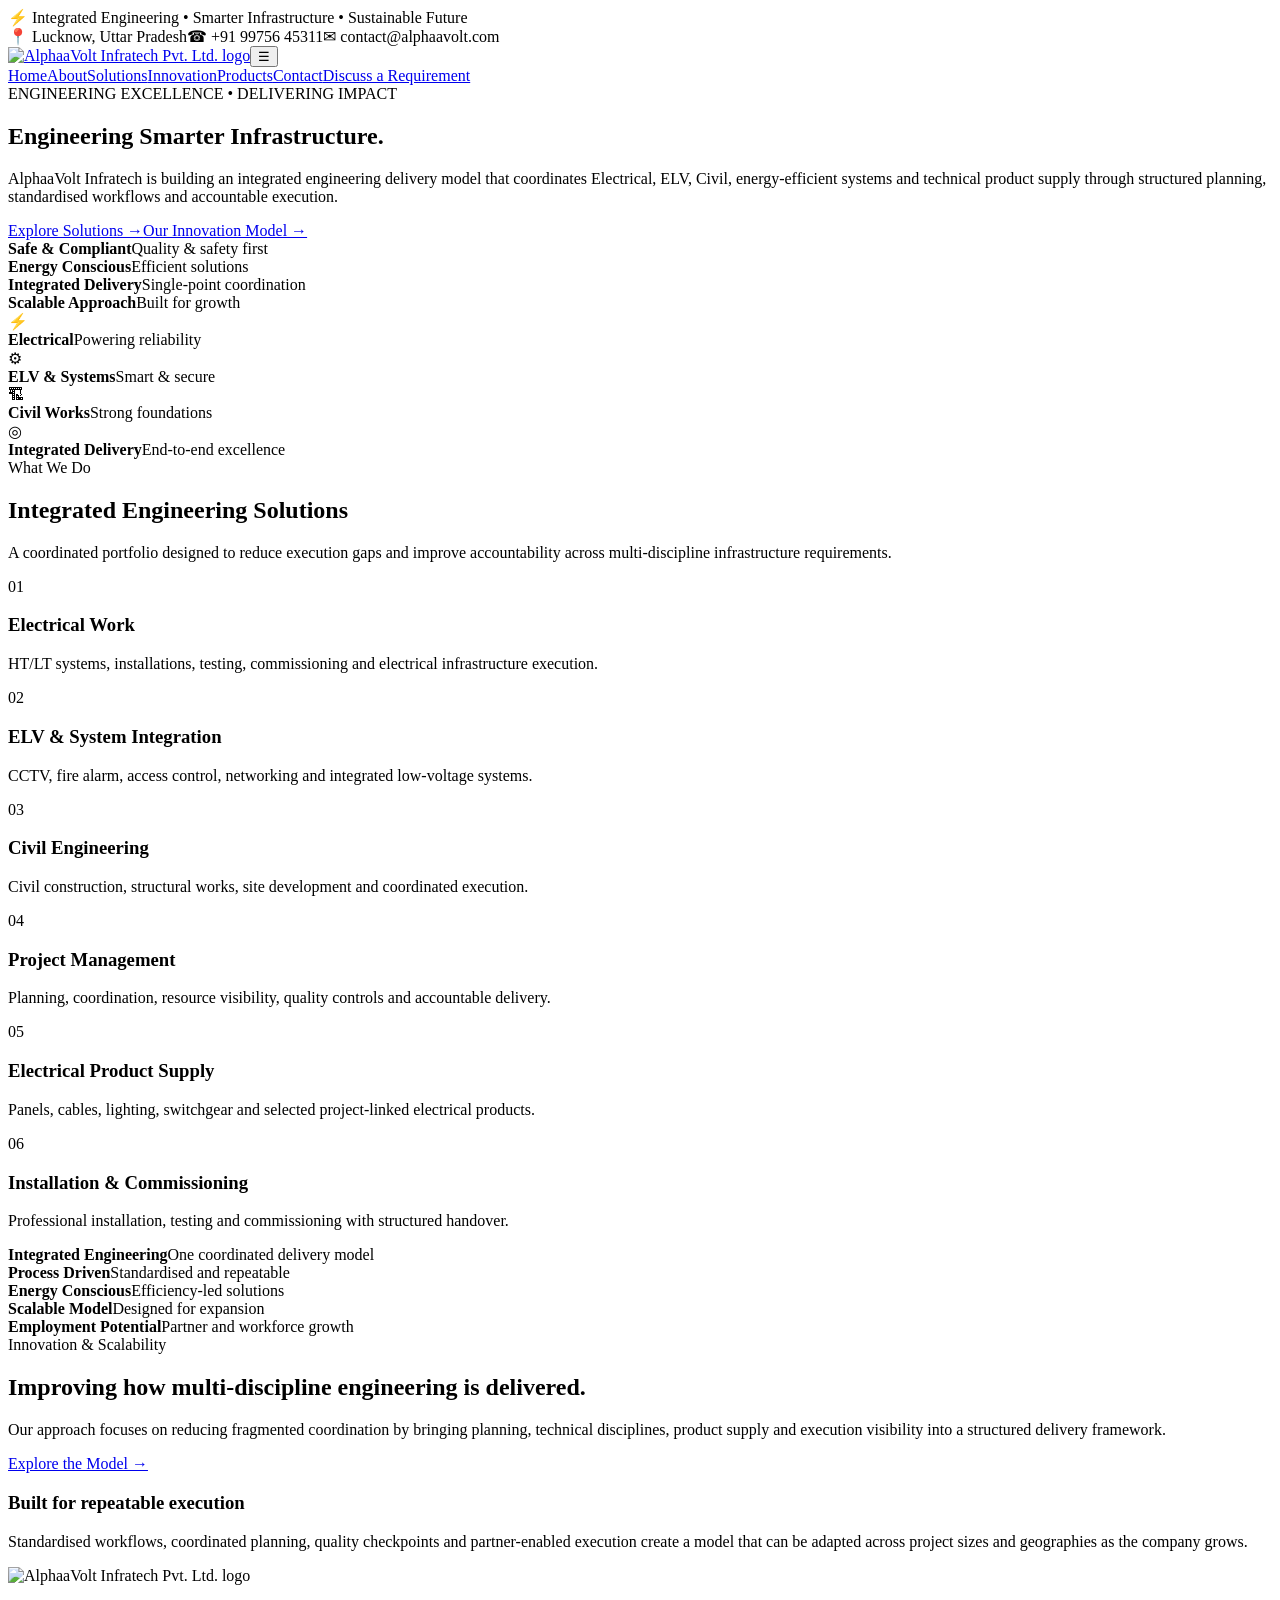
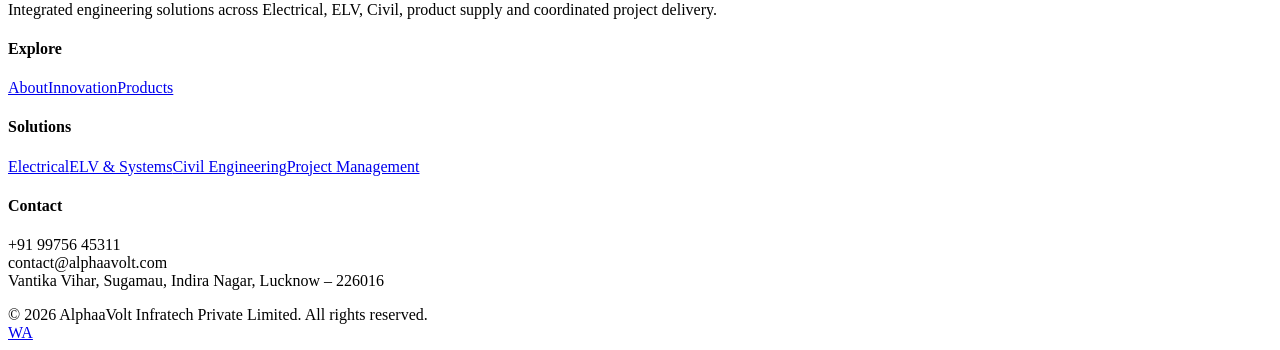
==== commit 7ae71d5e: "Add files via upload" ====
--- a/index.html
+++ b/index.html
@@ -1,786 +1 @@
-<!DOCTYPE html>
-<html lang="en">
-
-<head>
-
-    <meta charset="UTF-8">
-    <meta name="viewport" content="width=device-width, initial-scale=1.0">
-
-    <title>Alphaavolt Infratech Pvt. Ltd. | Engineering Excellence</title>
-
-    <meta name="description"
-        content="Alphaavolt Infratech Pvt. Ltd. provides Civil Works, Electrical Works, ELV System Integration, Fire Protection Systems, CCTV Surveillance, Electrical Product Supply and Project Management Services.">
-
-    <meta name="keywords"
-        content="Alphaavolt, Electrical Contractor, Civil Contractor, ELV Systems, Fire Alarm, CCTV, Electrical Products, Engineering Company">
-
-    <meta name="author" content="Alphaavolt Infratech Pvt. Ltd.">
-
-    <link rel="icon" href="Images/logo.png">
-
-    <link rel="stylesheet" href="CSS/style.css">
-    <link rel="stylesheet" href="CSS/animations.css">
-    <link rel="stylesheet" href="CSS/responsive.css">
-
-    <link rel="preconnect" href="https://fonts.googleapis.com">
-
-    <link rel="preconnect" href="https://fonts.gstatic.com" crossorigin>
-
-    <link href="https://fonts.googleapis.com/css2?family=Poppins:wght@300;400;500;600;700;800&display=swap"
-        rel="stylesheet">
-
-    <link rel="stylesheet"
-        href="https://cdnjs.cloudflare.com/ajax/libs/font-awesome/6.6.0/css/all.min.css">
-
-</head>
-
-<body>
-
-<header class="header">
-
-    <div class="container">
-
-        <a href="index.html" class="site-logo">
-
-            <img src="Images/logo.png"
-                 alt="Alphaavolt Infratech Pvt. Ltd.">
-
-        </a>
-
-        <nav class="navbar">
-
-            <ul>
-
-                <li><a href="index.html" class="active">Home</a></li>
-                <li><a href="about.html">About</a></li>
-                <li><a href="services.html">Services</a></li>
-                <li><a href="products.html">Products</a></li>
-                <li><a href="gallery.html">Gallery</a></li>
-                <li><a href="projects.html">Projects</a></li>
-                <li><a href="contact.html">Contact</a></li>
-
-            </ul>
-
-        </nav>
-
-        <div class="header-buttons">
-
-            <a href="contact.html" class="quote-btn">
-                Get Quote
-            </a>
-
-            <button class="menu-toggle"
-                    type="button"
-                    aria-label="Toggle Navigation">
-
-                <i class="fa-solid fa-bars"></i>
-
-            </button>
-
-        </div>
-
-    </div>
-
-</header>
-
-<main>
-
-<section class="hero">
-
-    <div class="container">
-
-        <div class="hero-content">
-
-            <div class="hero-text">
-
-                <span class="subtitle">
-
-                    Engineering • Electrical • ELV
-
-                </span>
-
-                <h1>
-
-                    Engineering Excellence.<br>
-                    Powering Tomorrow.
-
-                </h1>
-
-                <p>
-
-                    Alphaavolt Infratech Pvt. Ltd. delivers
-                    Civil Engineering,
-                    Electrical Contracting,
-                    ELV System Integration,
-                    Fire Protection Systems,
-                    CCTV Surveillance,
-                    Electrical Product Supply
-                    and Project Management
-                    solutions for industrial,
-                    commercial and infrastructure projects.
-
-                </p>
-
-                <div class="hero-buttons">
-
-                    <a href="services.html"
-                       class="btn btn-primary">
-
-                        Explore Services
-
-                    </a>
-
-                    <a href="contact.html"
-                       class="btn btn-secondary">
-
-                        Contact Us
-
-                    </a>
-
-                </div>
-
-            </div>
-
-            <div class="hero-image">
-
-                <img src="Images/hero.jpg"
-                     alt="Alphaavolt Engineering">
-
-            </div>
-
-        </div>
-
-    </div>
-
-</section>
-<!-- ================= FEATURES ================= -->
-
-<section class="features section">
-
-    <div class="container">
-
-        <div class="feature-grid">
-
-            <div class="feature-box">
-                <i class="fa-solid fa-bolt"></i>
-                <h3>Electrical Engineering</h3>
-                <p>
-                    Complete electrical contracting solutions for
-                    commercial, industrial and infrastructure projects.
-                </p>
-            </div>
-
-            <div class="feature-box">
-                <i class="fa-solid fa-building"></i>
-                <h3>Civil Construction</h3>
-                <p>
-                    Professional civil construction and structural
-                    engineering with quality workmanship.
-                </p>
-            </div>
-
-            <div class="feature-box">
-                <i class="fa-solid fa-shield-halved"></i>
-                <h3>Quality & Safety</h3>
-                <p>
-                    Every project is executed according to industry
-                    standards with strict safety compliance.
-                </p>
-            </div>
-
-            <div class="feature-box">
-                <i class="fa-solid fa-headset"></i>
-                <h3>Reliable Support</h3>
-                <p>
-                    Dedicated technical assistance before,
-                    during and after project completion.
-                </p>
-            </div>
-
-        </div>
-
-    </div>
-
-</section>
-
-<!-- ================= ABOUT ================= -->
-
-<section class="about section">
-
-    <div class="container">
-
-        <div class="about-grid">
-
-            <div class="about-image">
-
-                <img src="Images/about.jpg"
-                     alt="About Alphaavolt">
-
-            </div>
-
-            <div class="about-content">
-
-                <span class="section-subtitle">
-
-                    About Alphaavolt
-
-                </span>
-
-                <h2>
-
-                    Reliable Engineering Solutions
-
-                </h2>
-
-                <p>
-
-                    Alphaavolt Infratech Pvt. Ltd. provides dependable
-                    engineering services across Civil Works,
-                    Electrical Contracting, ELV Systems,
-                    Fire Protection, CCTV Surveillance
-                    and Electrical Product Supply.
-
-                </p>
-
-                <p>
-
-                    Our experienced team focuses on quality,
-                    safety, innovation and timely execution
-                    to deliver projects that exceed client expectations.
-
-                </p>
-
-                <a href="about.html"
-                   class="btn btn-primary">
-
-                    Learn More
-
-                </a>
-
-            </div>
-
-        </div>
-
-    </div>
-
-</section>
-
-<!-- ================= SERVICES ================= -->
-
-<section class="services section">
-
-    <div class="container">
-
-        <div class="section-title">
-
-            <span>Our Services</span>
-
-            <h2>Engineering Services We Offer</h2>
-
-            <p>
-
-                Complete engineering and infrastructure solutions
-                delivered with technical expertise and quality.
-
-            </p>
-
-        </div>
-
-        <div class="service-grid">
-
-            <div class="service-card">
-
-                <img src="Images/services/electrical-panels.png"
-                     alt="Electrical Works">
-
-                <h3>Electrical Works</h3>
-
-                <p>
-
-                    HT/LT electrical installations,
-                    testing and commissioning.
-
-                </p>
-
-            </div>
-
-            <div class="service-card">
-
-                <img src="Images/services/fire-alarm-system.png"
-                     alt="Fire Alarm">
-
-                <h3>Fire Alarm Systems</h3>
-
-                <p>
-
-                    Design, installation,
-                    testing and maintenance.
-
-                </p>
-
-            </div>
-
-            <div class="service-card">
-
-                <img src="Images/services/cctv-surveillance.png"
-                     alt="CCTV">
-
-                <h3>CCTV Surveillance</h3>
-
-                <p>
-
-                    Modern surveillance
-                    and security solutions.
-
-                </p>
-
-            </div>
-
-            <div class="service-card">
-
-                <img src="Images/services/led-lighting.png"
-                     alt="LED Lighting">
-
-                <h3>LED Lighting</h3>
-
-                <p>
-
-                    Energy-efficient lighting
-                    for commercial and industrial facilities.
-
-                </p>
-
-            </div>
-
-            <div class="service-card">
-
-                <img src="Images/services/electrical-cables.png"
-                     alt="Electrical Products">
-
-                <h3>Electrical Products</h3>
-
-                <p>
-
-                    Supply of premium electrical
-                    materials and accessories.
-
-                </p>
-
-            </div>
-
-            <div class="service-card">
-
-                <img src="Images/services/switchgear.png"
-                     alt="Switchgear">
-
-                <h3>Switchgear Solutions</h3>
-
-                <p>
-
-                    Reliable power distribution
-                    and protection equipment.
-
-                </p>
-
-            </div>
-
-        </div>
-
-    </div>
-
-</section>
-<!-- ================= WHY CHOOSE US ================= -->
-
-<section class="why-us section">
-
-    <div class="container">
-
-        <div class="section-title">
-
-            <span>Why Choose Alphaavolt</span>
-
-            <h2>Built on Quality, Safety & Commitment</h2>
-
-            <p>
-
-                We combine engineering expertise, quality workmanship
-                and dependable execution to deliver successful projects.
-
-            </p>
-
-        </div>
-
-        <div class="why-grid">
-
-            <div class="why-card">
-
-                <i class="fa-solid fa-user-gear"></i>
-
-                <h3>Experienced Engineers</h3>
-
-                <p>
-
-                    Qualified professionals with practical experience
-                    across electrical and civil engineering projects.
-
-                </p>
-
-            </div>
-
-            <div class="why-card">
-
-                <i class="fa-solid fa-award"></i>
-
-                <h3>Quality Assurance</h3>
-
-                <p>
-
-                    Strict quality standards maintained from planning
-                    to final project handover.
-
-                </p>
-
-            </div>
-
-            <div class="why-card">
-
-                <i class="fa-solid fa-shield-halved"></i>
-
-                <h3>Safety First</h3>
-
-                <p>
-
-                    Every project follows recognised safety procedures
-                    and engineering standards.
-
-                </p>
-
-            </div>
-
-            <div class="why-card">
-
-                <i class="fa-solid fa-handshake"></i>
-
-                <h3>Trusted Partner</h3>
-
-                <p>
-
-                    Long-term relationships built through transparency,
-                    reliability and customer satisfaction.
-
-                </p>
-
-            </div>
-
-        </div>
-
-    </div>
-
-</section>
-
-<!-- ================= INDUSTRIES ================= -->
-
-<section class="industries section">
-
-    <div class="container">
-
-        <div class="section-title">
-
-            <span>Industries We Serve</span>
-
-            <h2>Engineering Solutions Across Sectors</h2>
-
-            <p>
-
-                Delivering dependable engineering services for
-                commercial, industrial and infrastructure projects.
-
-            </p>
-
-        </div>
-
-        <div class="industry-grid">
-
-            <div class="industry-card">
-                <i class="fa-solid fa-industry"></i>
-                <h3>Industrial Plants</h3>
-            </div>
-
-            <div class="industry-card">
-                <i class="fa-solid fa-building"></i>
-                <h3>Commercial Buildings</h3>
-            </div>
-
-            <div class="industry-card">
-                <i class="fa-solid fa-hospital"></i>
-                <h3>Hospitals</h3>
-            </div>
-
-            <div class="industry-card">
-                <i class="fa-solid fa-school"></i>
-                <h3>Educational Institutions</h3>
-            </div>
-
-            <div class="industry-card">
-                <i class="fa-solid fa-warehouse"></i>
-                <h3>Warehouses</h3>
-            </div>
-
-            <div class="industry-card">
-                <i class="fa-solid fa-city"></i>
-                <h3>Infrastructure Projects</h3>
-            </div>
-
-        </div>
-
-    </div>
-
-</section>
-
-<!-- ================= COMPANY PROFILE ================= -->
-
-<section class="company-profile section">
-
-    <div class="container">
-
-        <div class="profile-content">
-
-            <div>
-
-                <span class="section-subtitle">
-
-                    Company Profile
-
-                </span>
-
-                <h2>
-
-                    Discover Our Engineering Capabilities
-
-                </h2>
-
-                <p>
-
-                    Learn more about our services,
-                    technical expertise and commitment
-                    to delivering reliable engineering solutions.
-
-                </p>
-
-            </div>
-
-            <div class="profile-buttons">
-
-                <a href="assets/company-profile.pdf"
-                   class="btn btn-primary"
-                   target="_blank">
-
-                    <i class="fa-solid fa-file-pdf"></i>
-
-                    Company Profile
-
-                </a>
-
-                <a href="contact.html"
-                   class="btn btn-secondary">
-
-                    Contact Us
-
-                </a>
-
-            </div>
-
-        </div>
-
-    </div>
-
-</section>
-
-<!-- ================= CALL TO ACTION ================= -->
-
-<section class="cta section">
-
-    <div class="container">
-
-        <div class="cta-content">
-
-            <div>
-
-                <span>Let's Work Together</span>
-
-                <h2>
-
-                    Need a Reliable Engineering Partner?
-
-                </h2>
-
-                <p>
-
-                    Contact Alphaavolt today for Civil Engineering,
-                    Electrical Contracting, ELV Systems,
-                    Fire Protection and Electrical Product Supply.
-
-                </p>
-
-            </div>
-
-            <a href="contact.html"
-               class="btn btn-primary">
-
-                Request a Consultation
-
-            </a>
-
-        </div>
-
-    </div>
-
-</section>
-</main>
-<!-- ================= FOOTER ================= -->
-
-<footer class="footer">
-
-    <div class="container">
-
-        <div class="footer-grid">
-
-            <div class="footer-col">
-
-                <img src="Images/logo.png"
-                     class="footer-logo"
-                     alt="Alphaavolt Logo">
-
-                <p>
-
-                    Alphaavolt Infratech Pvt. Ltd. delivers reliable Civil,
-                    Electrical, ELV System Integration, Fire Protection,
-                    CCTV Surveillance and Engineering solutions with a
-                    commitment to quality, safety and customer satisfaction.
-
-                </p>
-
-            </div>
-
-            <div class="footer-col">
-
-                <h3>Quick Links</h3>
-
-                <ul>
-
-                    <li><a href="index.html">Home</a></li>
-                    <li><a href="about.html">About</a></li>
-                    <li><a href="services.html">Services</a></li>
-                    <li><a href="products.html">Products</a></li>
-                    <li><a href="gallery.html">Gallery</a></li>
-                    <li><a href="projects.html">Projects</a></li>
-                    <li><a href="contact.html">Contact</a></li>
-
-                </ul>
-
-            </div>
-
-            <div class="footer-col">
-
-                <h3>Our Services</h3>
-
-                <ul>
-
-                    <li>Electrical Works</li>
-                    <li>Civil Works</li>
-                    <li>ELV System Integration</li>
-                    <li>Fire Alarm Systems</li>
-                    <li>CCTV Surveillance</li>
-                    <li>Electrical Product Supply</li>
-
-                </ul>
-
-            </div>
-
-            <div class="footer-col">
-
-                <h3>Contact Us</h3>
-
-                <p>
-                    <i class="fa-solid fa-location-dot"></i>
-                    Vantika Vihar, Chandan Road,<br>
-                    Sugamau, Indira Nagar,<br>
-                    Lucknow – 226016
-                </p>
-
-                <p>
-                    <i class="fa-solid fa-phone"></i>
-                    <a href="tel:+919975645311">
-                        +91 99756 45311
-                    </a>
-                </p>
-
-                <p>
-                    <i class="fa-solid fa-envelope"></i>
-                    <a href="mailto:contact@alphaavolt.com">
-                        contact@alphaavolt.com
-                    </a>
-                </p>
-
-                <div class="social-icons">
-
-                    <a href="#" aria-label="LinkedIn">
-                        <i class="fab fa-linkedin-in"></i>
-                    </a>
-
-                    <a href="#" aria-label="Facebook">
-                        <i class="fab fa-facebook-f"></i>
-                    </a>
-
-                    <a href="#" aria-label="Instagram">
-                        <i class="fab fa-instagram"></i>
-                    </a>
-
-                </div>
-
-            </div>
-
-        </div>
-
-        <hr>
-
-        <div class="copyright">
-
-            © 2026 Alphaavolt Infratech Pvt. Ltd. All Rights Reserved.
-
-        </div>
-
-    </div>
-
-</footer>
-
-<!-- ================= WHATSAPP ================= -->
-
-<a href="https://wa.me/919975645311?text=Hello%20Alphaavolt%2C%20I%20would%20like%20to%20know%20more%20about%20your%20services."
-   class="whatsapp-float"
-   target="_blank"
-   rel="noopener"
-   aria-label="Chat on WhatsApp">
-
-    <i class="fab fa-whatsapp"></i>
-
-</a>
-
-<!-- ================= BACK TO TOP ================= -->
-
-<button id="backToTop"
-        type="button"
-        aria-label="Back To Top">
-
-    <i class="fa-solid fa-arrow-up"></i>
-
-</button>
-
-
-
-<!-- ================= SCRIPTS ================= -->
-
-<script src="JS/main.js"></script>
-
-</body>
-</html>+<!doctype html><html><head><meta charset="utf-8"><meta name="viewport" content="width=device-width,initial-scale=1"><title>Home | AlphaaVolt Infratech</title><link rel="stylesheet" href="assets/style.css"></head><body><div class="utility"><div class="container"><div>⚡ Integrated Engineering • Smarter Infrastructure • Sustainable Future</div><div class="right"><span>📍 Lucknow, Uttar Pradesh</span><span>☎ +91 99756 45311</span><span>✉ contact@alphaavolt.com</span></div></div></div><header class="header"><div class="container"><a class="brand brand-logo" href="index.html"><img src="assets/logo.png" alt="AlphaaVolt Infratech Pvt. Ltd. logo"></a><button class="menu-btn" aria-label="Menu">☰</button><nav class="nav"><a href="index.html" class="active">Home</a><a href="about.html">About</a><a href="solutions.html">Solutions</a><a href="innovation.html">Innovation</a><a href="products.html">Products</a><a href="contact.html">Contact</a><a class="nav-cta" href="contact.html">Discuss a Requirement</a></nav></div></header><main><section class="hero"><div class="container"><div class="hero-copy"><div class="eyebrow">ENGINEERING EXCELLENCE • DELIVERING IMPACT</div><h1>Engineering <span class="accent">Smarter Infrastructure.</span></h1><p class="lead">AlphaaVolt Infratech is building an integrated engineering delivery model that coordinates Electrical, ELV, Civil, energy-efficient systems and technical product supply through structured planning, standardised workflows and accountable execution.</p><div class="actions"><a class="btn btn-primary" href="solutions.html">Explore Solutions →</a><a class="btn btn-secondary" href="innovation.html">Our Innovation Model →</a></div><div class="trust-row"><div class="trust"><b>Safe & Compliant</b><span>Quality & safety first</span></div><div class="trust"><b>Energy Conscious</b><span>Efficient solutions</span></div><div class="trust"><b>Integrated Delivery</b><span>Single-point coordination</span></div><div class="trust"><b>Scalable Approach</b><span>Built for growth</span></div></div></div><div class="hero-visual"><div class="service-glass"><div><div class="icon">⚡</div><strong>Electrical</strong><span>Powering reliability</span></div><div><div class="icon">⚙</div><strong>ELV & Systems</strong><span>Smart & secure</span></div><div><div class="icon">🏗</div><strong>Civil Works</strong><span>Strong foundations</span></div><div><div class="icon">◎</div><strong>Integrated Delivery</strong><span>End-to-end excellence</span></div></div></div></div></section><section class="section"><div class="container"><div class="section-head"><div class="kicker">What We Do</div><h2>Integrated Engineering Solutions</h2><p>A coordinated portfolio designed to reduce execution gaps and improve accountability across multi-discipline infrastructure requirements.</p></div><div class="cards"><div class="card"><div class="num">01</div><h3>Electrical Work</h3><p>HT/LT systems, installations, testing, commissioning and electrical infrastructure execution.</p></div><div class="card"><div class="num">02</div><h3>ELV & System Integration</h3><p>CCTV, fire alarm, access control, networking and integrated low-voltage systems.</p></div><div class="card"><div class="num">03</div><h3>Civil Engineering</h3><p>Civil construction, structural works, site development and coordinated execution.</p></div><div class="card"><div class="num">04</div><h3>Project Management</h3><p>Planning, coordination, resource visibility, quality controls and accountable delivery.</p></div><div class="card"><div class="num">05</div><h3>Electrical Product Supply</h3><p>Panels, cables, lighting, switchgear and selected project-linked electrical products.</p></div><div class="card"><div class="num">06</div><h3>Installation & Commissioning</h3><p>Professional installation, testing and commissioning with structured handover.</p></div></div></div></section><section class="band"><div class="container band-grid"><div class="band-item"><b>Integrated Engineering</b><span>One coordinated delivery model</span></div><div class="band-item"><b>Process Driven</b><span>Standardised and repeatable</span></div><div class="band-item"><b>Energy Conscious</b><span>Efficiency-led solutions</span></div><div class="band-item"><b>Scalable Model</b><span>Designed for expansion</span></div><div class="band-item"><b>Employment Potential</b><span>Partner and workforce growth</span></div></div></section><section class="section soft"><div class="container split"><div><div class="kicker">Innovation & Scalability</div><h2>Improving how multi-discipline engineering is delivered.</h2><p class="lead">Our approach focuses on reducing fragmented coordination by bringing planning, technical disciplines, product supply and execution visibility into a structured delivery framework.</p><a class="btn btn-primary" href="innovation.html">Explore the Model →</a></div><div class="panel"><h3>Built for repeatable execution</h3><p>Standardised workflows, coordinated planning, quality checkpoints and partner-enabled execution create a model that can be adapted across project sizes and geographies as the company grows.</p></div></div></section></main><footer class="footer"><div class="container"><div class="footer-grid"><div class="footer-brand"><img class="footer-logo" src="assets/logo.png" alt="AlphaaVolt Infratech Pvt. Ltd. logo"><p>Integrated engineering solutions across Electrical, ELV, Civil, product supply and coordinated project delivery.</p></div><div><h4>Explore</h4><a href="about.html">About</a><a href="innovation.html">Innovation</a><a href="products.html">Products</a></div><div><h4>Solutions</h4><a href="solutions.html">Electrical</a><a href="solutions.html">ELV & Systems</a><a href="solutions.html">Civil Engineering</a><a href="solutions.html">Project Management</a></div><div><h4>Contact</h4><p>+91 99756 45311<br>contact@alphaavolt.com<br>Vantika Vihar, Sugamau, Indira Nagar, Lucknow – 226016</p></div></div><div class="copyright">© 2026 AlphaaVolt Infratech Private Limited. All rights reserved.</div></div></footer><a class="wa" href="https://wa.me/919975645311" aria-label="WhatsApp">WA</a><script src="assets/main.js"></script></body></html>
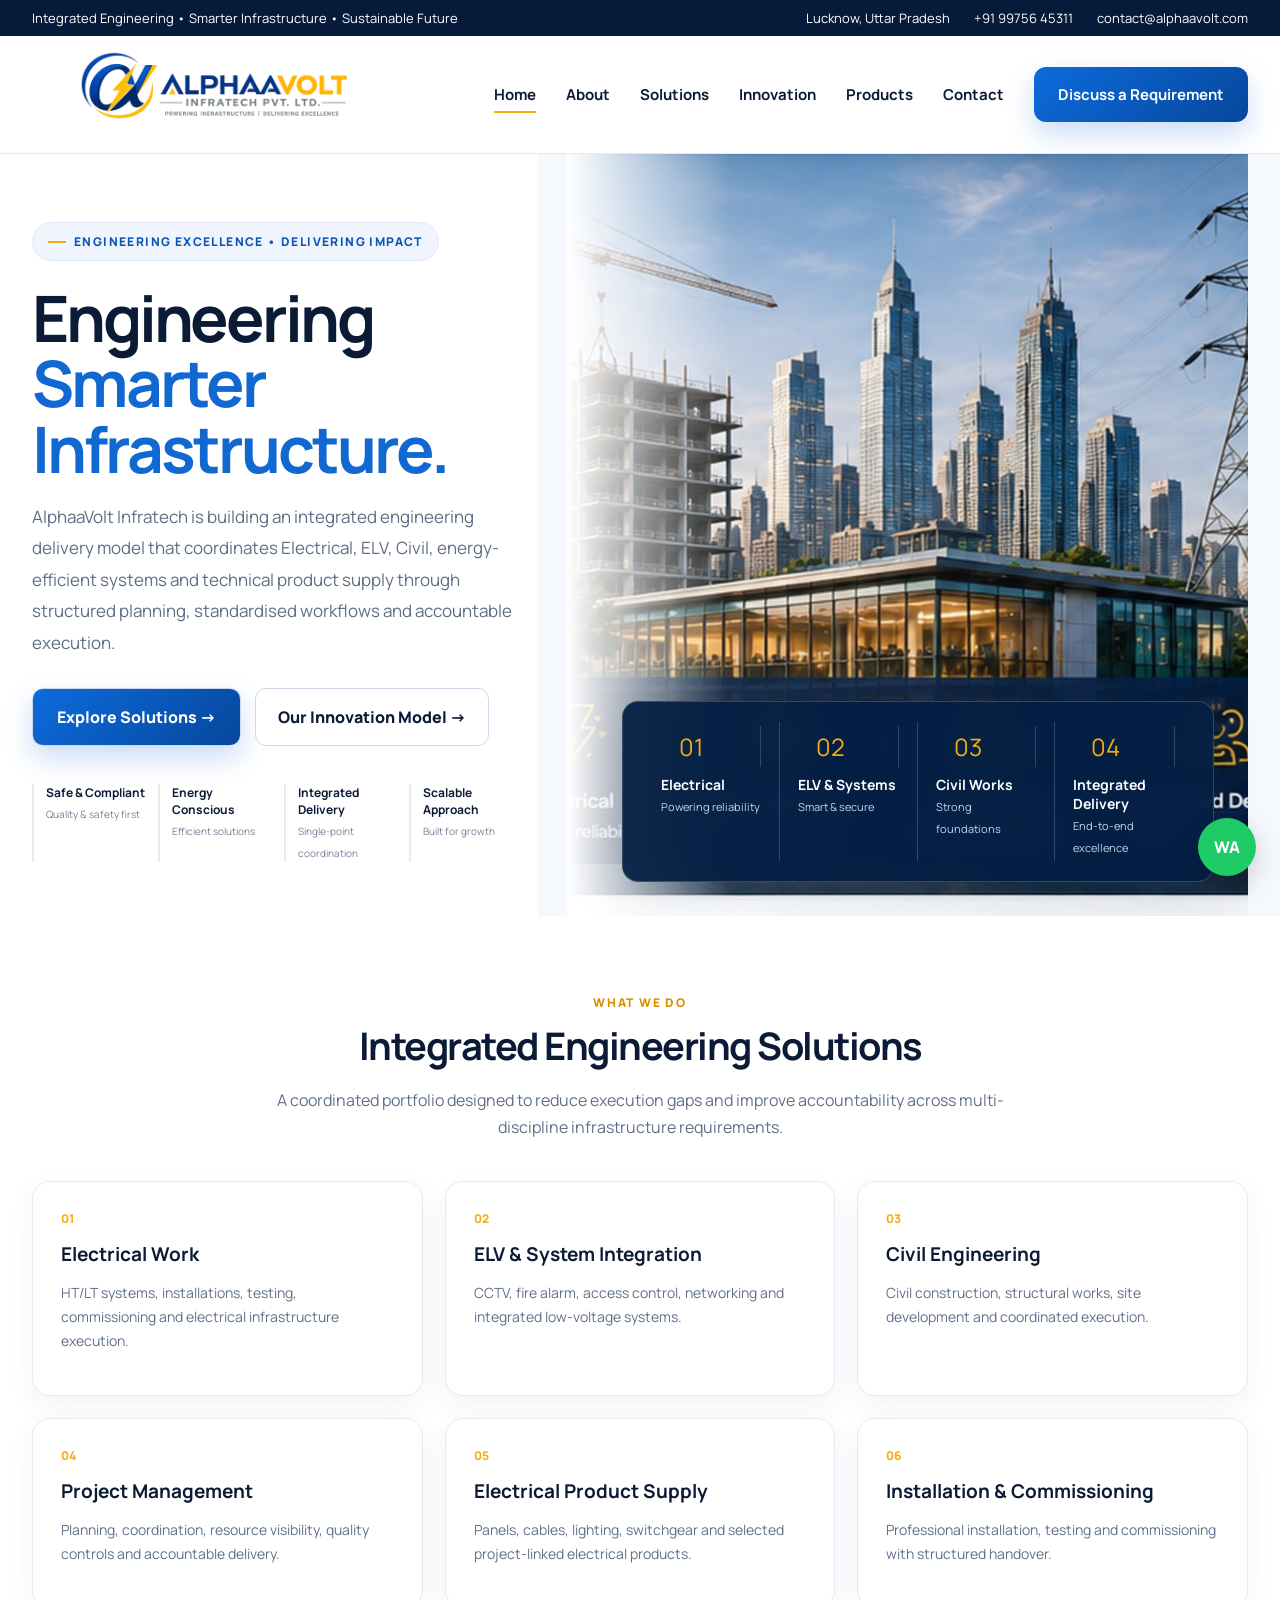
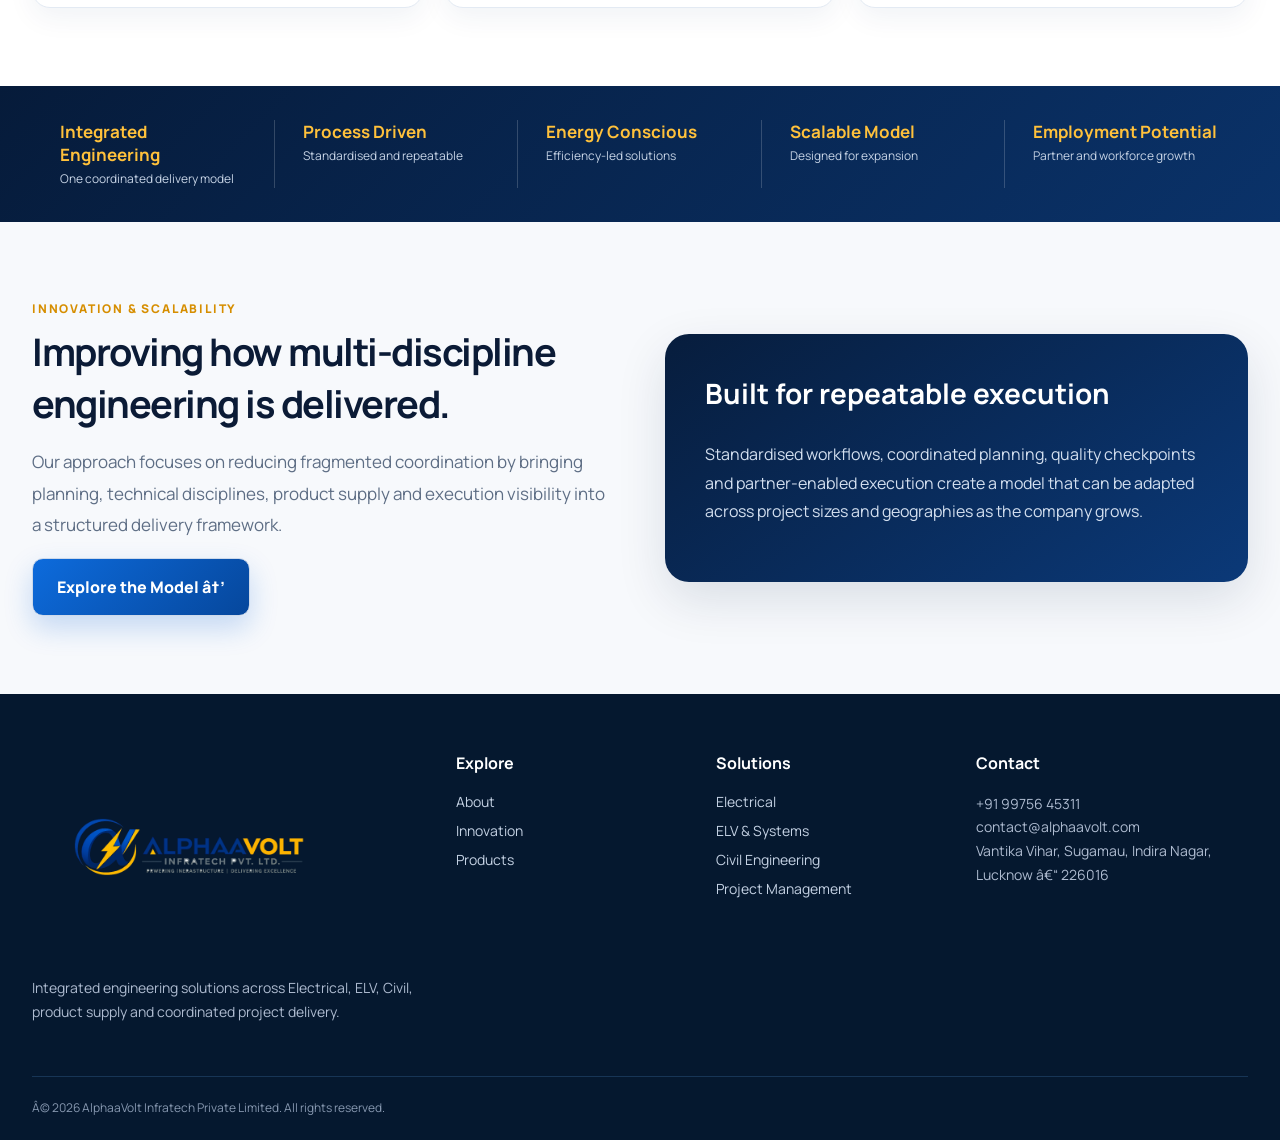
==== commit a2943e1d: "Fix website encoding and final UI" ====
--- a/index.html
+++ b/index.html
@@ -1 +1,5 @@
-<!doctype html><html><head><meta charset="utf-8"><meta name="viewport" content="width=device-width,initial-scale=1"><title>Home | AlphaaVolt Infratech</title><link rel="stylesheet" href="assets/style.css"></head><body><div class="utility"><div class="container"><div>⚡ Integrated Engineering • Smarter Infrastructure • Sustainable Future</div><div class="right"><span>📍 Lucknow, Uttar Pradesh</span><span>☎ +91 99756 45311</span><span>✉ contact@alphaavolt.com</span></div></div></div><header class="header"><div class="container"><a class="brand brand-logo" href="index.html"><img src="assets/logo.png" alt="AlphaaVolt Infratech Pvt. Ltd. logo"></a><button class="menu-btn" aria-label="Menu">☰</button><nav class="nav"><a href="index.html" class="active">Home</a><a href="about.html">About</a><a href="solutions.html">Solutions</a><a href="innovation.html">Innovation</a><a href="products.html">Products</a><a href="contact.html">Contact</a><a class="nav-cta" href="contact.html">Discuss a Requirement</a></nav></div></header><main><section class="hero"><div class="container"><div class="hero-copy"><div class="eyebrow">ENGINEERING EXCELLENCE • DELIVERING IMPACT</div><h1>Engineering <span class="accent">Smarter Infrastructure.</span></h1><p class="lead">AlphaaVolt Infratech is building an integrated engineering delivery model that coordinates Electrical, ELV, Civil, energy-efficient systems and technical product supply through structured planning, standardised workflows and accountable execution.</p><div class="actions"><a class="btn btn-primary" href="solutions.html">Explore Solutions →</a><a class="btn btn-secondary" href="innovation.html">Our Innovation Model →</a></div><div class="trust-row"><div class="trust"><b>Safe & Compliant</b><span>Quality & safety first</span></div><div class="trust"><b>Energy Conscious</b><span>Efficient solutions</span></div><div class="trust"><b>Integrated Delivery</b><span>Single-point coordination</span></div><div class="trust"><b>Scalable Approach</b><span>Built for growth</span></div></div></div><div class="hero-visual"><div class="service-glass"><div><div class="icon">⚡</div><strong>Electrical</strong><span>Powering reliability</span></div><div><div class="icon">⚙</div><strong>ELV & Systems</strong><span>Smart & secure</span></div><div><div class="icon">🏗</div><strong>Civil Works</strong><span>Strong foundations</span></div><div><div class="icon">◎</div><strong>Integrated Delivery</strong><span>End-to-end excellence</span></div></div></div></div></section><section class="section"><div class="container"><div class="section-head"><div class="kicker">What We Do</div><h2>Integrated Engineering Solutions</h2><p>A coordinated portfolio designed to reduce execution gaps and improve accountability across multi-discipline infrastructure requirements.</p></div><div class="cards"><div class="card"><div class="num">01</div><h3>Electrical Work</h3><p>HT/LT systems, installations, testing, commissioning and electrical infrastructure execution.</p></div><div class="card"><div class="num">02</div><h3>ELV & System Integration</h3><p>CCTV, fire alarm, access control, networking and integrated low-voltage systems.</p></div><div class="card"><div class="num">03</div><h3>Civil Engineering</h3><p>Civil construction, structural works, site development and coordinated execution.</p></div><div class="card"><div class="num">04</div><h3>Project Management</h3><p>Planning, coordination, resource visibility, quality controls and accountable delivery.</p></div><div class="card"><div class="num">05</div><h3>Electrical Product Supply</h3><p>Panels, cables, lighting, switchgear and selected project-linked electrical products.</p></div><div class="card"><div class="num">06</div><h3>Installation & Commissioning</h3><p>Professional installation, testing and commissioning with structured handover.</p></div></div></div></section><section class="band"><div class="container band-grid"><div class="band-item"><b>Integrated Engineering</b><span>One coordinated delivery model</span></div><div class="band-item"><b>Process Driven</b><span>Standardised and repeatable</span></div><div class="band-item"><b>Energy Conscious</b><span>Efficiency-led solutions</span></div><div class="band-item"><b>Scalable Model</b><span>Designed for expansion</span></div><div class="band-item"><b>Employment Potential</b><span>Partner and workforce growth</span></div></div></section><section class="section soft"><div class="container split"><div><div class="kicker">Innovation & Scalability</div><h2>Improving how multi-discipline engineering is delivered.</h2><p class="lead">Our approach focuses on reducing fragmented coordination by bringing planning, technical disciplines, product supply and execution visibility into a structured delivery framework.</p><a class="btn btn-primary" href="innovation.html">Explore the Model →</a></div><div class="panel"><h3>Built for repeatable execution</h3><p>Standardised workflows, coordinated planning, quality checkpoints and partner-enabled execution create a model that can be adapted across project sizes and geographies as the company grows.</p></div></div></section></main><footer class="footer"><div class="container"><div class="footer-grid"><div class="footer-brand"><img class="footer-logo" src="assets/logo.png" alt="AlphaaVolt Infratech Pvt. Ltd. logo"><p>Integrated engineering solutions across Electrical, ELV, Civil, product supply and coordinated project delivery.</p></div><div><h4>Explore</h4><a href="about.html">About</a><a href="innovation.html">Innovation</a><a href="products.html">Products</a></div><div><h4>Solutions</h4><a href="solutions.html">Electrical</a><a href="solutions.html">ELV & Systems</a><a href="solutions.html">Civil Engineering</a><a href="solutions.html">Project Management</a></div><div><h4>Contact</h4><p>+91 99756 45311<br>contact@alphaavolt.com<br>Vantika Vihar, Sugamau, Indira Nagar, Lucknow – 226016</p></div></div><div class="copyright">© 2026 AlphaaVolt Infratech Private Limited. All rights reserved.</div></div></footer><a class="wa" href="https://wa.me/919975645311" aria-label="WhatsApp">WA</a><script src="assets/main.js"></script></body></html>+﻿<!doctype html><html><head><meta charset="utf-8"><meta name="viewport" content="width=device-width,initial-scale=1"><title>Home | AlphaaVolt Infratech</title><link rel="stylesheet" href="assets/style.css"></head><body><div class="utility"><div class="container"><div>Integrated Engineering &bull; Smarter Infrastructure &bull; Sustainable Future</div><div class="right"><span>Lucknow, Uttar Pradesh</span><span>+91 99756 45311</span><span>contact@alphaavolt.com</span></div></div></div><header class="header"><div class="container"><a class="brand brand-logo" href="index.html"><img src="assets/logo.png" alt="AlphaaVolt Infratech Pvt. Ltd. logo"></a><button class="menu-btn" aria-label="Menu">â˜°</button><nav class="nav"><a href="index.html" class="active">Home</a><a href="about.html">About</a><a href="solutions.html">Solutions</a><a href="innovation.html">Innovation</a><a href="products.html">Products</a><a href="contact.html">Contact</a><a class="nav-cta" href="contact.html">Discuss a Requirement</a></nav></div></header><main><section class="hero"><div class="container"><div class="hero-copy"><div class="eyebrow">ENGINEERING EXCELLENCE &bull; DELIVERING IMPACT</div><h1>Engineering <span class="accent">Smarter Infrastructure.</span></h1><p class="lead">AlphaaVolt Infratech is building an integrated engineering delivery model that coordinates Electrical, ELV, Civil, energy-efficient systems and technical product supply through structured planning, standardised workflows and accountable execution.</p><div class="actions"><a class="btn btn-primary" href="solutions.html">Explore Solutions &rarr;</a><a class="btn btn-secondary" href="innovation.html">Our Innovation Model &rarr;</a></div><div class="trust-row"><div class="trust"><b>Safe & Compliant</b><span>Quality & safety first</span></div><div class="trust"><b>Energy Conscious</b><span>Efficient solutions</span></div><div class="trust"><b>Integrated Delivery</b><span>Single-point coordination</span></div><div class="trust"><b>Scalable Approach</b><span>Built for growth</span></div></div></div><div class="hero-visual"><div class="service-glass"><div><div class="icon">01</div><strong>Electrical</strong><span>Powering reliability</span></div><div><div class="icon">02</div><strong>ELV &amp; Systems</strong><span>Smart &amp; secure</span></div><div><div class="icon">03</div><strong>Civil Works</strong><span>Strong foundations</span></div><div><div class="icon">04</div><strong>Integrated Delivery</strong><span>End-to-end excellence</span></div></div></div></div></section><section class="section"><div class="container"><div class="section-head"><div class="kicker">What We Do</div><h2>Integrated Engineering Solutions</h2><p>A coordinated portfolio designed to reduce execution gaps and improve accountability across multi-discipline infrastructure requirements.</p></div><div class="cards"><div class="card"><div class="num">01</div><h3>Electrical Work</h3><p>HT/LT systems, installations, testing, commissioning and electrical infrastructure execution.</p></div><div class="card"><div class="num">02</div><h3>ELV & System Integration</h3><p>CCTV, fire alarm, access control, networking and integrated low-voltage systems.</p></div><div class="card"><div class="num">03</div><h3>Civil Engineering</h3><p>Civil construction, structural works, site development and coordinated execution.</p></div><div class="card"><div class="num">04</div><h3>Project Management</h3><p>Planning, coordination, resource visibility, quality controls and accountable delivery.</p></div><div class="card"><div class="num">05</div><h3>Electrical Product Supply</h3><p>Panels, cables, lighting, switchgear and selected project-linked electrical products.</p></div><div class="card"><div class="num">06</div><h3>Installation & Commissioning</h3><p>Professional installation, testing and commissioning with structured handover.</p></div></div></div></section><section class="band"><div class="container band-grid"><div class="band-item"><b>Integrated Engineering</b><span>One coordinated delivery model</span></div><div class="band-item"><b>Process Driven</b><span>Standardised and repeatable</span></div><div class="band-item"><b>Energy Conscious</b><span>Efficiency-led solutions</span></div><div class="band-item"><b>Scalable Model</b><span>Designed for expansion</span></div><div class="band-item"><b>Employment Potential</b><span>Partner and workforce growth</span></div></div></section><section class="section soft"><div class="container split"><div><div class="kicker">Innovation & Scalability</div><h2>Improving how multi-discipline engineering is delivered.</h2><p class="lead">Our approach focuses on reducing fragmented coordination by bringing planning, technical disciplines, product supply and execution visibility into a structured delivery framework.</p><a class="btn btn-primary" href="innovation.html">Explore the Model â†’</a></div><div class="panel"><h3>Built for repeatable execution</h3><p>Standardised workflows, coordinated planning, quality checkpoints and partner-enabled execution create a model that can be adapted across project sizes and geographies as the company grows.</p></div></div></section></main><footer class="footer"><div class="container"><div class="footer-grid"><div class="footer-brand"><img class="footer-logo" src="assets/logo.png" alt="AlphaaVolt Infratech Pvt. Ltd. logo"><p>Integrated engineering solutions across Electrical, ELV, Civil, product supply and coordinated project delivery.</p></div><div><h4>Explore</h4><a href="about.html">About</a><a href="innovation.html">Innovation</a><a href="products.html">Products</a></div><div><h4>Solutions</h4><a href="solutions.html">Electrical</a><a href="solutions.html">ELV & Systems</a><a href="solutions.html">Civil Engineering</a><a href="solutions.html">Project Management</a></div><div><h4>Contact</h4><p>+91 99756 45311<br>contact@alphaavolt.com<br>Vantika Vihar, Sugamau, Indira Nagar, Lucknow â€“ 226016</p></div></div><div class="copyright">Â© 2026 AlphaaVolt Infratech Private Limited. All rights reserved.</div></div></footer><a class="wa" href="https://wa.me/919975645311" aria-label="WhatsApp">WA</a><script src="assets/main.js"></script></body></html>
+
+
+
+
--- a/assets/style.css
+++ b/assets/style.css
@@ -0,0 +1,15 @@
+
+@import url('https://fonts.googleapis.com/css2?family=Manrope:wght@400;500;600;700;800&display=swap');
+:root{--navy:#061b3a;--navy2:#0b2f64;--blue:#0d63d8;--gold:#f6ad13;--ink:#0b1b36;--muted:#60708a;--line:#e3eaf3;--bg:#f7f9fc;--white:#fff;--shadow:0 18px 50px rgba(7,30,67,.12)}
+*{box-sizing:border-box}html{scroll-behavior:smooth}body{margin:0;font-family:Manrope,Arial,sans-serif;color:var(--ink);background:#fff}a{text-decoration:none;color:inherit}.container{width:min(1450px,calc(100% - 64px));margin:auto}.utility{height:36px;background:var(--navy);color:#fff;font-size:13px}.utility .container{height:100%;display:flex;align-items:center;justify-content:space-between;gap:20px}.utility .right{display:flex;gap:24px}.header{height:118px;background:rgba(255,255,255,.97);border-bottom:1px solid var(--line);position:sticky;top:0;z-index:50;backdrop-filter:blur(16px)}.header .container{height:100%;display:flex;align-items:center;justify-content:space-between;gap:28px}.brand{display:flex;align-items:center;min-width:440px}.brand img{width:106px;height:86px;object-fit:contain;filter:drop-shadow(0 4px 8px rgba(8,40,92,.08))}.brand-copy{margin-left:5px}.brand-name{font-size:36px;font-weight:800;letter-spacing:-1.4px;color:#0b3b8f;line-height:.92}.brand-name span{color:var(--gold)}.brand-sub{font-size:15px;letter-spacing:3px;color:#6b7280;font-weight:700;margin-top:7px}.brand-tag{font-size:9px;letter-spacing:1.3px;color:#777;margin-top:4px}.nav{display:flex;align-items:center;gap:30px;font-size:15px;font-weight:700}.nav a{padding:12px 0;position:relative}.nav a.active:after,.nav a:hover:after{content:"";position:absolute;left:0;right:0;bottom:4px;height:2px;background:var(--gold)}.nav-cta,.btn-primary{background:linear-gradient(135deg,#0d6bdc,#06479c);color:#fff!important;border-radius:12px;padding:17px 24px!important;box-shadow:0 12px 28px rgba(13,99,216,.22)}.nav-cta:after{display:none!important}.menu-btn{display:none;border:0;background:#eef4fc;border-radius:12px;padding:12px;font-size:22px;color:var(--navy)}
+.hero{min-height:590px;background:linear-gradient(90deg,#fff 0%,#fff 42%,#f5f8fc 42%);overflow:hidden}.hero .container{min-height:590px;display:grid;grid-template-columns:44% 56%;align-items:stretch}.hero-copy{padding:68px 44px 54px 0;position:relative;z-index:2}.eyebrow{display:inline-flex;gap:8px;align-items:center;background:#f0f5fd;border:1px solid #e1eaf8;color:#0a54b6;padding:10px 15px;border-radius:999px;font-size:12px;font-weight:800;letter-spacing:1.4px}.eyebrow:before{content:"";width:18px;height:2px;background:var(--gold)}h1{font-size:64px;line-height:1.02;letter-spacing:-3px;margin:24px 0 20px}.accent{color:#1268d1}.lead{font-size:17px;line-height:1.85;color:#5e6e85;max-width:650px}.actions{display:flex;gap:14px;margin-top:30px}.btn{display:inline-flex;align-items:center;justify-content:center;padding:16px 22px;border-radius:11px;font-weight:800;border:1px solid #cdd9ea}.btn-secondary{background:#fff}.trust-row{display:grid;grid-template-columns:repeat(4,1fr);gap:12px;margin-top:38px}.trust{border-left:2px solid #e5ebf3;padding-left:12px}.trust b{font-size:12px;display:block}.trust span{font-size:10px;color:#748198}.hero-visual{position:relative;background:url('hero-infrastructure.jpg') center/cover no-repeat;min-height:590px}.hero-visual:before{content:"";position:absolute;inset:0;background:linear-gradient(90deg,#fff 0%,rgba(255,255,255,.08) 24%,rgba(6,27,58,.05) 100%)}.service-glass{position:absolute;left:8%;right:5%;bottom:34px;background:rgba(5,31,69,.94);border:1px solid rgba(255,255,255,.18);border-radius:16px;display:grid;grid-template-columns:repeat(4,1fr);padding:20px;color:#fff;box-shadow:var(--shadow);backdrop-filter:blur(12px)}.service-glass div{padding:4px 18px;border-right:1px solid rgba(255,255,255,.18)}.service-glass div:last-child{border:0}.service-glass strong{display:block;font-size:14px}.service-glass span{font-size:11px;color:#c7d5e8}.icon{font-size:24px;color:var(--gold);margin-bottom:8px}
+.section{padding:78px 0}.section.soft{background:var(--bg)}.section-head{text-align:center;max-width:780px;margin:0 auto 40px}.kicker{color:#d68e00;font-size:12px;font-weight:800;letter-spacing:1.8px;text-transform:uppercase}.section h2{font-size:38px;letter-spacing:-1.5px;margin:8px 0 12px}.section-head p{color:var(--muted);line-height:1.7}.cards{display:grid;grid-template-columns:repeat(3,1fr);gap:22px}.card{background:#fff;border:1px solid var(--line);border-radius:18px;padding:28px;box-shadow:0 10px 28px rgba(11,45,95,.06);transition:.25s}.card:hover{transform:translateY(-5px);box-shadow:var(--shadow)}.card .num{font-size:12px;color:var(--gold);font-weight:800}.card h3{font-size:19px;margin:14px 0 10px}.card p{color:var(--muted);font-size:14px;line-height:1.7}.band{background:linear-gradient(135deg,#061b3a,#0a3269);color:#fff;padding:34px 0}.band-grid{display:grid;grid-template-columns:repeat(5,1fr)}.band-item{padding:0 28px;border-right:1px solid rgba(255,255,255,.18)}.band-item:last-child{border:0}.band-item b{display:block;color:#ffc13b;font-size:17px}.band-item span{font-size:12px;color:#c6d3e5}.split{display:grid;grid-template-columns:1fr 1fr;gap:50px;align-items:center}.panel{background:linear-gradient(145deg,#071d3d,#0b3978);border-radius:24px;padding:40px;color:#fff;box-shadow:var(--shadow)}.panel h3{font-size:28px;margin-top:0}.panel p{color:#d3dfef;line-height:1.8}.checklist{display:grid;gap:12px}.check{display:flex;gap:12px;align-items:flex-start;padding:15px;background:#fff;border:1px solid var(--line);border-radius:12px}.check i{color:var(--blue);font-style:normal;font-weight:900}.footer{background:#05182f;color:#d8e3f2;padding:58px 0 24px}.footer-grid{display:grid;grid-template-columns:1.4fr .8fr .8fr 1fr;gap:42px}.footer h4{color:#fff;margin:0 0 18px}.footer a{display:block;margin:10px 0;color:#c4d1e3;font-size:14px}.footer-brand .brand-name{font-size:28px}.footer-brand .brand-sub{color:#9eabc0;font-size:11px}.footer p{color:#aebbd0;line-height:1.7;font-size:14px}.copyright{border-top:1px solid #173556;margin-top:38px;padding-top:22px;font-size:12px;color:#8798b0}.wa{position:fixed;right:24px;bottom:24px;width:58px;height:58px;border-radius:50%;background:#1ecb67;color:#fff;display:grid;place-items:center;font-weight:800;box-shadow:0 10px 28px rgba(0,0,0,.18);z-index:60}.page-hero{padding:72px 0;background:linear-gradient(135deg,#061b3a,#0b3b7a);color:#fff}.page-hero h1{font-size:48px;margin:10px 0}.page-hero p{max-width:760px;color:#c9d8ea;line-height:1.8}.product-grid{display:grid;grid-template-columns:repeat(3,1fr);gap:20px}.contact-grid{display:grid;grid-template-columns:1fr 1fr;gap:30px}.contact-box{border:1px solid var(--line);border-radius:18px;padding:28px;background:#fff}.contact-box input,.contact-box textarea{width:100%;padding:14px;margin:8px 0;border:1px solid #d7e0eb;border-radius:9px;font:inherit}.contact-box textarea{min-height:130px}
+@media(max-width:1100px){.container{width:min(100% - 36px,1100px)}.brand{min-width:auto}.brand-name{font-size:28px}.brand img{width:84px;height:70px}.nav{gap:18px;font-size:13px}.hero .container{grid-template-columns:1fr}.hero-copy{padding-right:0}.hero-visual{min-height:480px}h1{font-size:54px}.cards,.product-grid{grid-template-columns:repeat(2,1fr)}.band-grid{grid-template-columns:repeat(2,1fr);gap:22px}.band-item{border:0}.footer-grid{grid-template-columns:1fr 1fr}}
+@media(max-width:760px){.utility{display:none}.header{height:86px}.brand img{width:68px;height:58px}.brand-name{font-size:22px;letter-spacing:-.8px}.brand-sub{font-size:9px;letter-spacing:1.6px}.brand-tag{display:none}.nav{display:none;position:absolute;left:18px;right:18px;top:78px;background:#fff;border:1px solid var(--line);border-radius:16px;padding:18px;box-shadow:var(--shadow);flex-direction:column;align-items:stretch}.nav.open{display:flex}.menu-btn{display:block}.hero .container{display:block}.hero-copy{padding:48px 0 36px}h1{font-size:44px;letter-spacing:-2px}.lead{font-size:15px}.actions{flex-direction:column}.trust-row{grid-template-columns:1fr 1fr}.hero-visual{min-height:430px;margin:0 -18px}.service-glass{grid-template-columns:1fr 1fr;left:18px;right:18px;bottom:18px}.service-glass div{border-right:0;border-bottom:1px solid rgba(255,255,255,.16);padding:10px}.cards,.product-grid,.contact-grid,.split{grid-template-columns:1fr}.section{padding:56px 0}.section h2{font-size:30px}.footer-grid{grid-template-columns:1fr}.page-hero h1{font-size:38px}.band-grid{grid-template-columns:1fr}.container{width:calc(100% - 36px)}}
+
+/* Original AlphaaVolt logo treatment */
+.brand-logo{min-width:390px}
+.brand-logo img{width:360px;height:260px;object-fit:contain;object-position:left center;filter:none}
+.footer-logo{display:block;width:310px;max-width:100%;height:auto;object-fit:contain;margin:0 0 18px;filter:none}
+@media(max-width:1100px){.brand-logo{min-width:300px}.brand-logo img{width:285px;height:200px}}
+@media(max-width:760px){.brand-logo{min-width:0}.brand-logo img{width:235px;height:200px}.footer-logo{width:260px}}
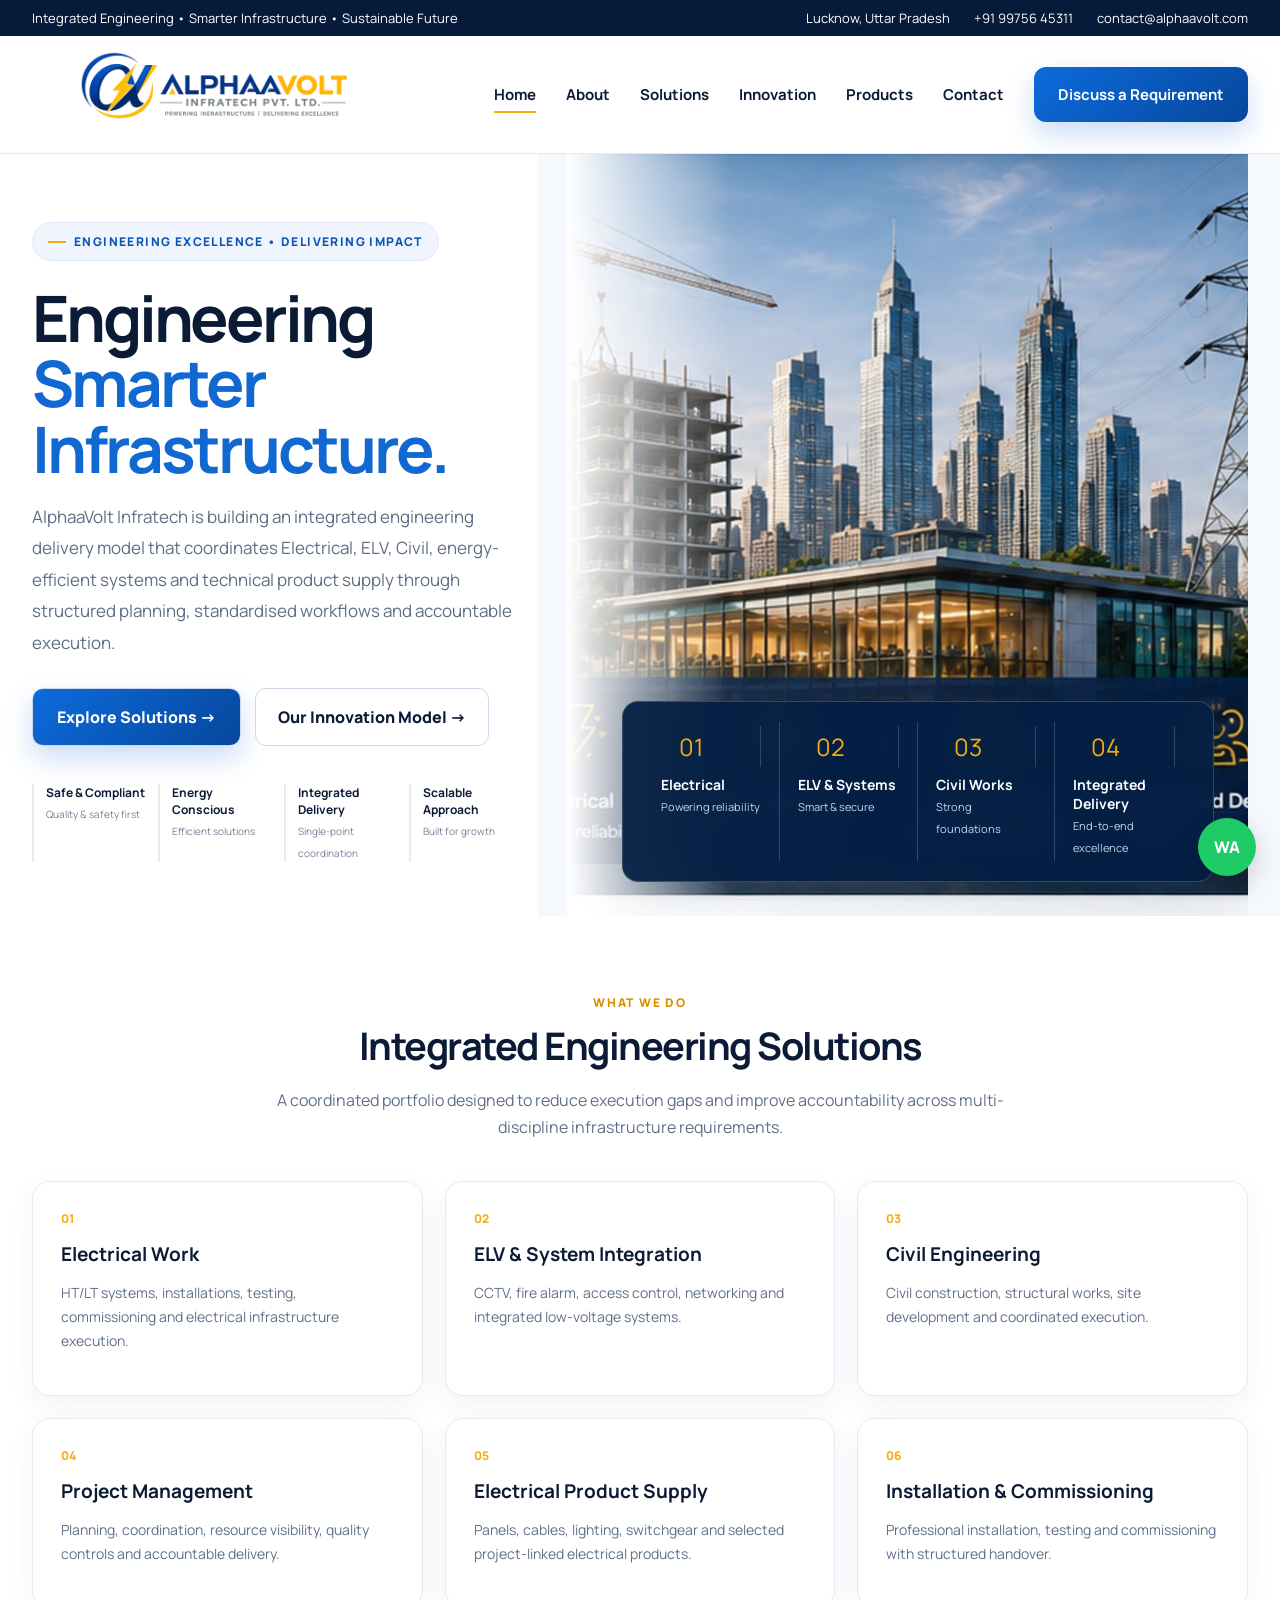
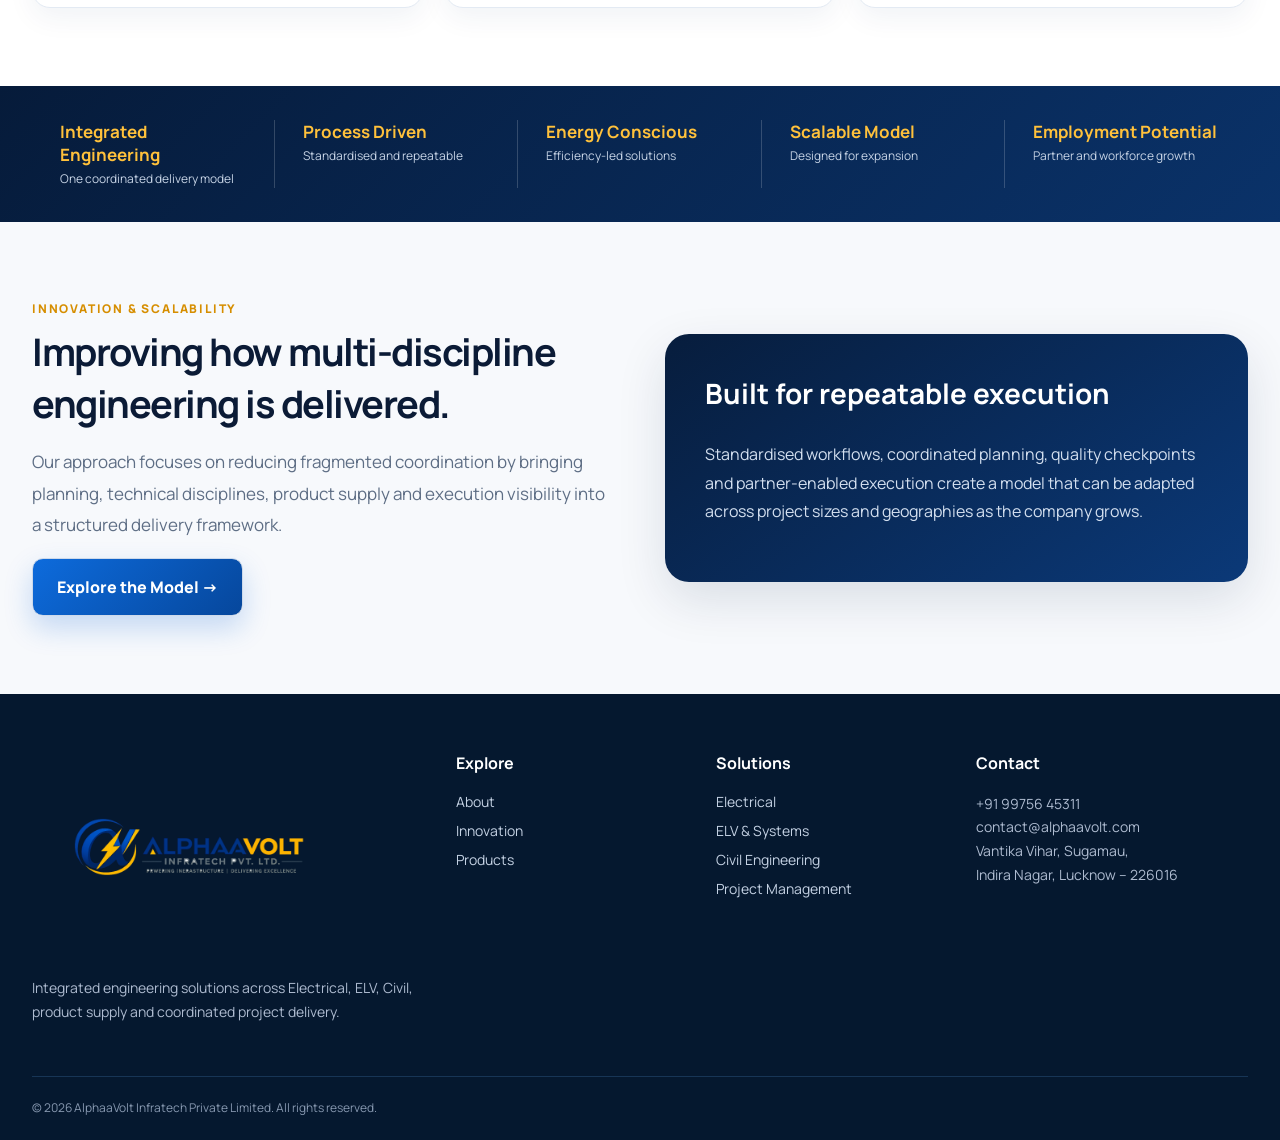
==== commit 37d03714: "Replace corrupted homepage with clean HTML" ====
--- a/index.html
+++ b/index.html
@@ -1,5 +1,433 @@
-﻿<!doctype html><html><head><meta charset="utf-8"><meta name="viewport" content="width=device-width,initial-scale=1"><title>Home | AlphaaVolt Infratech</title><link rel="stylesheet" href="assets/style.css"></head><body><div class="utility"><div class="container"><div>Integrated Engineering &bull; Smarter Infrastructure &bull; Sustainable Future</div><div class="right"><span>Lucknow, Uttar Pradesh</span><span>+91 99756 45311</span><span>contact@alphaavolt.com</span></div></div></div><header class="header"><div class="container"><a class="brand brand-logo" href="index.html"><img src="assets/logo.png" alt="AlphaaVolt Infratech Pvt. Ltd. logo"></a><button class="menu-btn" aria-label="Menu">â˜°</button><nav class="nav"><a href="index.html" class="active">Home</a><a href="about.html">About</a><a href="solutions.html">Solutions</a><a href="innovation.html">Innovation</a><a href="products.html">Products</a><a href="contact.html">Contact</a><a class="nav-cta" href="contact.html">Discuss a Requirement</a></nav></div></header><main><section class="hero"><div class="container"><div class="hero-copy"><div class="eyebrow">ENGINEERING EXCELLENCE &bull; DELIVERING IMPACT</div><h1>Engineering <span class="accent">Smarter Infrastructure.</span></h1><p class="lead">AlphaaVolt Infratech is building an integrated engineering delivery model that coordinates Electrical, ELV, Civil, energy-efficient systems and technical product supply through structured planning, standardised workflows and accountable execution.</p><div class="actions"><a class="btn btn-primary" href="solutions.html">Explore Solutions &rarr;</a><a class="btn btn-secondary" href="innovation.html">Our Innovation Model &rarr;</a></div><div class="trust-row"><div class="trust"><b>Safe & Compliant</b><span>Quality & safety first</span></div><div class="trust"><b>Energy Conscious</b><span>Efficient solutions</span></div><div class="trust"><b>Integrated Delivery</b><span>Single-point coordination</span></div><div class="trust"><b>Scalable Approach</b><span>Built for growth</span></div></div></div><div class="hero-visual"><div class="service-glass"><div><div class="icon">01</div><strong>Electrical</strong><span>Powering reliability</span></div><div><div class="icon">02</div><strong>ELV &amp; Systems</strong><span>Smart &amp; secure</span></div><div><div class="icon">03</div><strong>Civil Works</strong><span>Strong foundations</span></div><div><div class="icon">04</div><strong>Integrated Delivery</strong><span>End-to-end excellence</span></div></div></div></div></section><section class="section"><div class="container"><div class="section-head"><div class="kicker">What We Do</div><h2>Integrated Engineering Solutions</h2><p>A coordinated portfolio designed to reduce execution gaps and improve accountability across multi-discipline infrastructure requirements.</p></div><div class="cards"><div class="card"><div class="num">01</div><h3>Electrical Work</h3><p>HT/LT systems, installations, testing, commissioning and electrical infrastructure execution.</p></div><div class="card"><div class="num">02</div><h3>ELV & System Integration</h3><p>CCTV, fire alarm, access control, networking and integrated low-voltage systems.</p></div><div class="card"><div class="num">03</div><h3>Civil Engineering</h3><p>Civil construction, structural works, site development and coordinated execution.</p></div><div class="card"><div class="num">04</div><h3>Project Management</h3><p>Planning, coordination, resource visibility, quality controls and accountable delivery.</p></div><div class="card"><div class="num">05</div><h3>Electrical Product Supply</h3><p>Panels, cables, lighting, switchgear and selected project-linked electrical products.</p></div><div class="card"><div class="num">06</div><h3>Installation & Commissioning</h3><p>Professional installation, testing and commissioning with structured handover.</p></div></div></div></section><section class="band"><div class="container band-grid"><div class="band-item"><b>Integrated Engineering</b><span>One coordinated delivery model</span></div><div class="band-item"><b>Process Driven</b><span>Standardised and repeatable</span></div><div class="band-item"><b>Energy Conscious</b><span>Efficiency-led solutions</span></div><div class="band-item"><b>Scalable Model</b><span>Designed for expansion</span></div><div class="band-item"><b>Employment Potential</b><span>Partner and workforce growth</span></div></div></section><section class="section soft"><div class="container split"><div><div class="kicker">Innovation & Scalability</div><h2>Improving how multi-discipline engineering is delivered.</h2><p class="lead">Our approach focuses on reducing fragmented coordination by bringing planning, technical disciplines, product supply and execution visibility into a structured delivery framework.</p><a class="btn btn-primary" href="innovation.html">Explore the Model â†’</a></div><div class="panel"><h3>Built for repeatable execution</h3><p>Standardised workflows, coordinated planning, quality checkpoints and partner-enabled execution create a model that can be adapted across project sizes and geographies as the company grows.</p></div></div></section></main><footer class="footer"><div class="container"><div class="footer-grid"><div class="footer-brand"><img class="footer-logo" src="assets/logo.png" alt="AlphaaVolt Infratech Pvt. Ltd. logo"><p>Integrated engineering solutions across Electrical, ELV, Civil, product supply and coordinated project delivery.</p></div><div><h4>Explore</h4><a href="about.html">About</a><a href="innovation.html">Innovation</a><a href="products.html">Products</a></div><div><h4>Solutions</h4><a href="solutions.html">Electrical</a><a href="solutions.html">ELV & Systems</a><a href="solutions.html">Civil Engineering</a><a href="solutions.html">Project Management</a></div><div><h4>Contact</h4><p>+91 99756 45311<br>contact@alphaavolt.com<br>Vantika Vihar, Sugamau, Indira Nagar, Lucknow â€“ 226016</p></div></div><div class="copyright">Â© 2026 AlphaaVolt Infratech Private Limited. All rights reserved.</div></div></footer><a class="wa" href="https://wa.me/919975645311" aria-label="WhatsApp">WA</a><script src="assets/main.js"></script></body></html>
-
-
-
-
+﻿<!doctype html>
+<html lang="en">
+
+<head>
+    <meta charset="utf-8">
+    <meta name="viewport" content="width=device-width, initial-scale=1">
+    <title>Home | AlphaaVolt Infratech</title>
+    <meta name="description"
+        content="AlphaaVolt Infratech Private Limited provides integrated engineering solutions across Electrical, ELV, Civil, project management and technical product supply.">
+
+    <link rel="stylesheet" href="./assets/style.css">
+</head>
+
+<body>
+
+    <!-- TOP BAR -->
+    <div class="utility">
+        <div class="container">
+            <div>
+                Integrated Engineering &bull; Smarter Infrastructure &bull; Sustainable Future
+            </div>
+
+            <div class="right">
+                <span>Lucknow, Uttar Pradesh</span>
+                <span>+91 99756 45311</span>
+                <span>contact@alphaavolt.com</span>
+            </div>
+        </div>
+    </div>
+
+
+    <!-- HEADER -->
+    <header class="header">
+        <div class="container">
+
+            <a class="brand brand-logo" href="index.html">
+                <img src="./assets/logo.png"
+                    alt="AlphaaVolt Infratech Pvt. Ltd. logo">
+            </a>
+
+            <button class="menu-btn"
+                type="button"
+                aria-label="Open navigation menu"
+                aria-expanded="false">
+                &#9776;
+            </button>
+
+            <nav class="nav">
+                <a href="index.html" class="active">Home</a>
+                <a href="about.html">About</a>
+                <a href="solutions.html">Solutions</a>
+                <a href="innovation.html">Innovation</a>
+                <a href="products.html">Products</a>
+                <a href="contact.html">Contact</a>
+
+                <a class="nav-cta" href="contact.html">
+                    Discuss a Requirement
+                </a>
+            </nav>
+
+        </div>
+    </header>
+
+
+    <main>
+
+        <!-- HERO -->
+        <section class="hero">
+            <div class="container">
+
+                <div class="hero-copy">
+
+                    <div class="eyebrow">
+                        ENGINEERING EXCELLENCE &bull; DELIVERING IMPACT
+                    </div>
+
+                    <h1>
+                        Engineering
+                        <span class="accent">Smarter Infrastructure.</span>
+                    </h1>
+
+                    <p class="lead">
+                        AlphaaVolt Infratech is building an integrated engineering
+                        delivery model that coordinates Electrical, ELV, Civil,
+                        energy-efficient systems and technical product supply
+                        through structured planning, standardised workflows and
+                        accountable execution.
+                    </p>
+
+
+                    <div class="actions">
+
+                        <a class="btn btn-primary"
+                            href="solutions.html">
+                            Explore Solutions &rarr;
+                        </a>
+
+                        <a class="btn btn-secondary"
+                            href="innovation.html">
+                            Our Innovation Model &rarr;
+                        </a>
+
+                    </div>
+
+
+                    <div class="trust-row">
+
+                        <div class="trust">
+                            <b>Safe &amp; Compliant</b>
+                            <span>Quality &amp; safety first</span>
+                        </div>
+
+                        <div class="trust">
+                            <b>Energy Conscious</b>
+                            <span>Efficient solutions</span>
+                        </div>
+
+                        <div class="trust">
+                            <b>Integrated Delivery</b>
+                            <span>Single-point coordination</span>
+                        </div>
+
+                        <div class="trust">
+                            <b>Scalable Approach</b>
+                            <span>Built for growth</span>
+                        </div>
+
+                    </div>
+
+                </div>
+
+
+                <!-- HERO IMAGE / SERVICE PANEL -->
+                <div class="hero-visual">
+
+                    <div class="service-glass">
+
+                        <div>
+                            <div class="icon">01</div>
+                            <strong>Electrical</strong>
+                            <span>Powering reliability</span>
+                        </div>
+
+                        <div>
+                            <div class="icon">02</div>
+                            <strong>ELV &amp; Systems</strong>
+                            <span>Smart &amp; secure</span>
+                        </div>
+
+                        <div>
+                            <div class="icon">03</div>
+                            <strong>Civil Works</strong>
+                            <span>Strong foundations</span>
+                        </div>
+
+                        <div>
+                            <div class="icon">04</div>
+                            <strong>Integrated Delivery</strong>
+                            <span>End-to-end excellence</span>
+                        </div>
+
+                    </div>
+
+                </div>
+
+            </div>
+        </section>
+
+
+        <!-- WHAT WE DO -->
+        <section class="section">
+
+            <div class="container">
+
+                <div class="section-head">
+
+                    <div class="kicker">
+                        What We Do
+                    </div>
+
+                    <h2>
+                        Integrated Engineering Solutions
+                    </h2>
+
+                    <p>
+                        A coordinated portfolio designed to reduce execution gaps
+                        and improve accountability across multi-discipline
+                        infrastructure requirements.
+                    </p>
+
+                </div>
+
+
+                <div class="cards">
+
+                    <div class="card">
+                        <div class="num">01</div>
+                        <h3>Electrical Work</h3>
+                        <p>
+                            HT/LT systems, installations, testing, commissioning
+                            and electrical infrastructure execution.
+                        </p>
+                    </div>
+
+
+                    <div class="card">
+                        <div class="num">02</div>
+                        <h3>ELV &amp; System Integration</h3>
+                        <p>
+                            CCTV, fire alarm, access control, networking and
+                            integrated low-voltage systems.
+                        </p>
+                    </div>
+
+
+                    <div class="card">
+                        <div class="num">03</div>
+                        <h3>Civil Engineering</h3>
+                        <p>
+                            Civil construction, structural works, site development
+                            and coordinated execution.
+                        </p>
+                    </div>
+
+
+                    <div class="card">
+                        <div class="num">04</div>
+                        <h3>Project Management</h3>
+                        <p>
+                            Planning, coordination, resource visibility, quality
+                            controls and accountable delivery.
+                        </p>
+                    </div>
+
+
+                    <div class="card">
+                        <div class="num">05</div>
+                        <h3>Electrical Product Supply</h3>
+                        <p>
+                            Panels, cables, lighting, switchgear and selected
+                            project-linked electrical products.
+                        </p>
+                    </div>
+
+
+                    <div class="card">
+                        <div class="num">06</div>
+                        <h3>Installation &amp; Commissioning</h3>
+                        <p>
+                            Professional installation, testing and commissioning
+                            with structured handover.
+                        </p>
+                    </div>
+
+                </div>
+
+            </div>
+        </section>
+
+
+        <!-- BUSINESS MODEL BAND -->
+        <section class="band">
+
+            <div class="container band-grid">
+
+                <div class="band-item">
+                    <b>Integrated Engineering</b>
+                    <span>One coordinated delivery model</span>
+                </div>
+
+                <div class="band-item">
+                    <b>Process Driven</b>
+                    <span>Standardised and repeatable</span>
+                </div>
+
+                <div class="band-item">
+                    <b>Energy Conscious</b>
+                    <span>Efficiency-led solutions</span>
+                </div>
+
+                <div class="band-item">
+                    <b>Scalable Model</b>
+                    <span>Designed for expansion</span>
+                </div>
+
+                <div class="band-item">
+                    <b>Employment Potential</b>
+                    <span>Partner and workforce growth</span>
+                </div>
+
+            </div>
+
+        </section>
+
+
+        <!-- INNOVATION -->
+        <section class="section soft">
+
+            <div class="container split">
+
+                <div>
+
+                    <div class="kicker">
+                        Innovation &amp; Scalability
+                    </div>
+
+                    <h2>
+                        Improving how multi-discipline engineering is delivered.
+                    </h2>
+
+                    <p class="lead">
+                        Our approach focuses on reducing fragmented coordination
+                        by bringing planning, technical disciplines, product
+                        supply and execution visibility into a structured
+                        delivery framework.
+                    </p>
+
+                    <a class="btn btn-primary"
+                        href="innovation.html">
+                        Explore the Model &rarr;
+                    </a>
+
+                </div>
+
+
+                <div class="panel">
+
+                    <h3>
+                        Built for repeatable execution
+                    </h3>
+
+                    <p>
+                        Standardised workflows, coordinated planning, quality
+                        checkpoints and partner-enabled execution create a model
+                        that can be adapted across project sizes and geographies
+                        as the company grows.
+                    </p>
+
+                </div>
+
+            </div>
+
+        </section>
+
+    </main>
+
+
+    <!-- FOOTER -->
+    <footer class="footer">
+
+        <div class="container">
+
+            <div class="footer-grid">
+
+                <div class="footer-brand">
+
+                    <img class="footer-logo"
+                        src="./assets/logo.png"
+                        alt="AlphaaVolt Infratech Pvt. Ltd. logo">
+
+                    <p>
+                        Integrated engineering solutions across Electrical, ELV,
+                        Civil, product supply and coordinated project delivery.
+                    </p>
+
+                </div>
+
+
+                <div>
+
+                    <h4>Explore</h4>
+
+                    <a href="about.html">About</a>
+                    <a href="innovation.html">Innovation</a>
+                    <a href="products.html">Products</a>
+
+                </div>
+
+
+                <div>
+
+                    <h4>Solutions</h4>
+
+                    <a href="solutions.html">Electrical</a>
+                    <a href="solutions.html">ELV &amp; Systems</a>
+                    <a href="solutions.html">Civil Engineering</a>
+                    <a href="solutions.html">Project Management</a>
+
+                </div>
+
+
+                <div>
+
+                    <h4>Contact</h4>
+
+                    <p>
+                        +91 99756 45311<br>
+                        contact@alphaavolt.com<br>
+                        Vantika Vihar, Sugamau,<br>
+                        Indira Nagar, Lucknow &ndash; 226016
+                    </p>
+
+                </div>
+
+            </div>
+
+
+            <div class="copyright">
+                &copy; 2026 AlphaaVolt Infratech Private Limited.
+                All rights reserved.
+            </div>
+
+        </div>
+
+    </footer>
+
+
+    <!-- WHATSAPP -->
+    <a class="wa"
+        href="https://wa.me/919975645311"
+        target="_blank"
+        rel="noopener noreferrer"
+        aria-label="Contact AlphaaVolt on WhatsApp">
+        WA
+    </a>
+
+
+    <!-- JAVASCRIPT -->
+    <script src="./assets/main.js"></script>
+
+</body>
+
+</html>
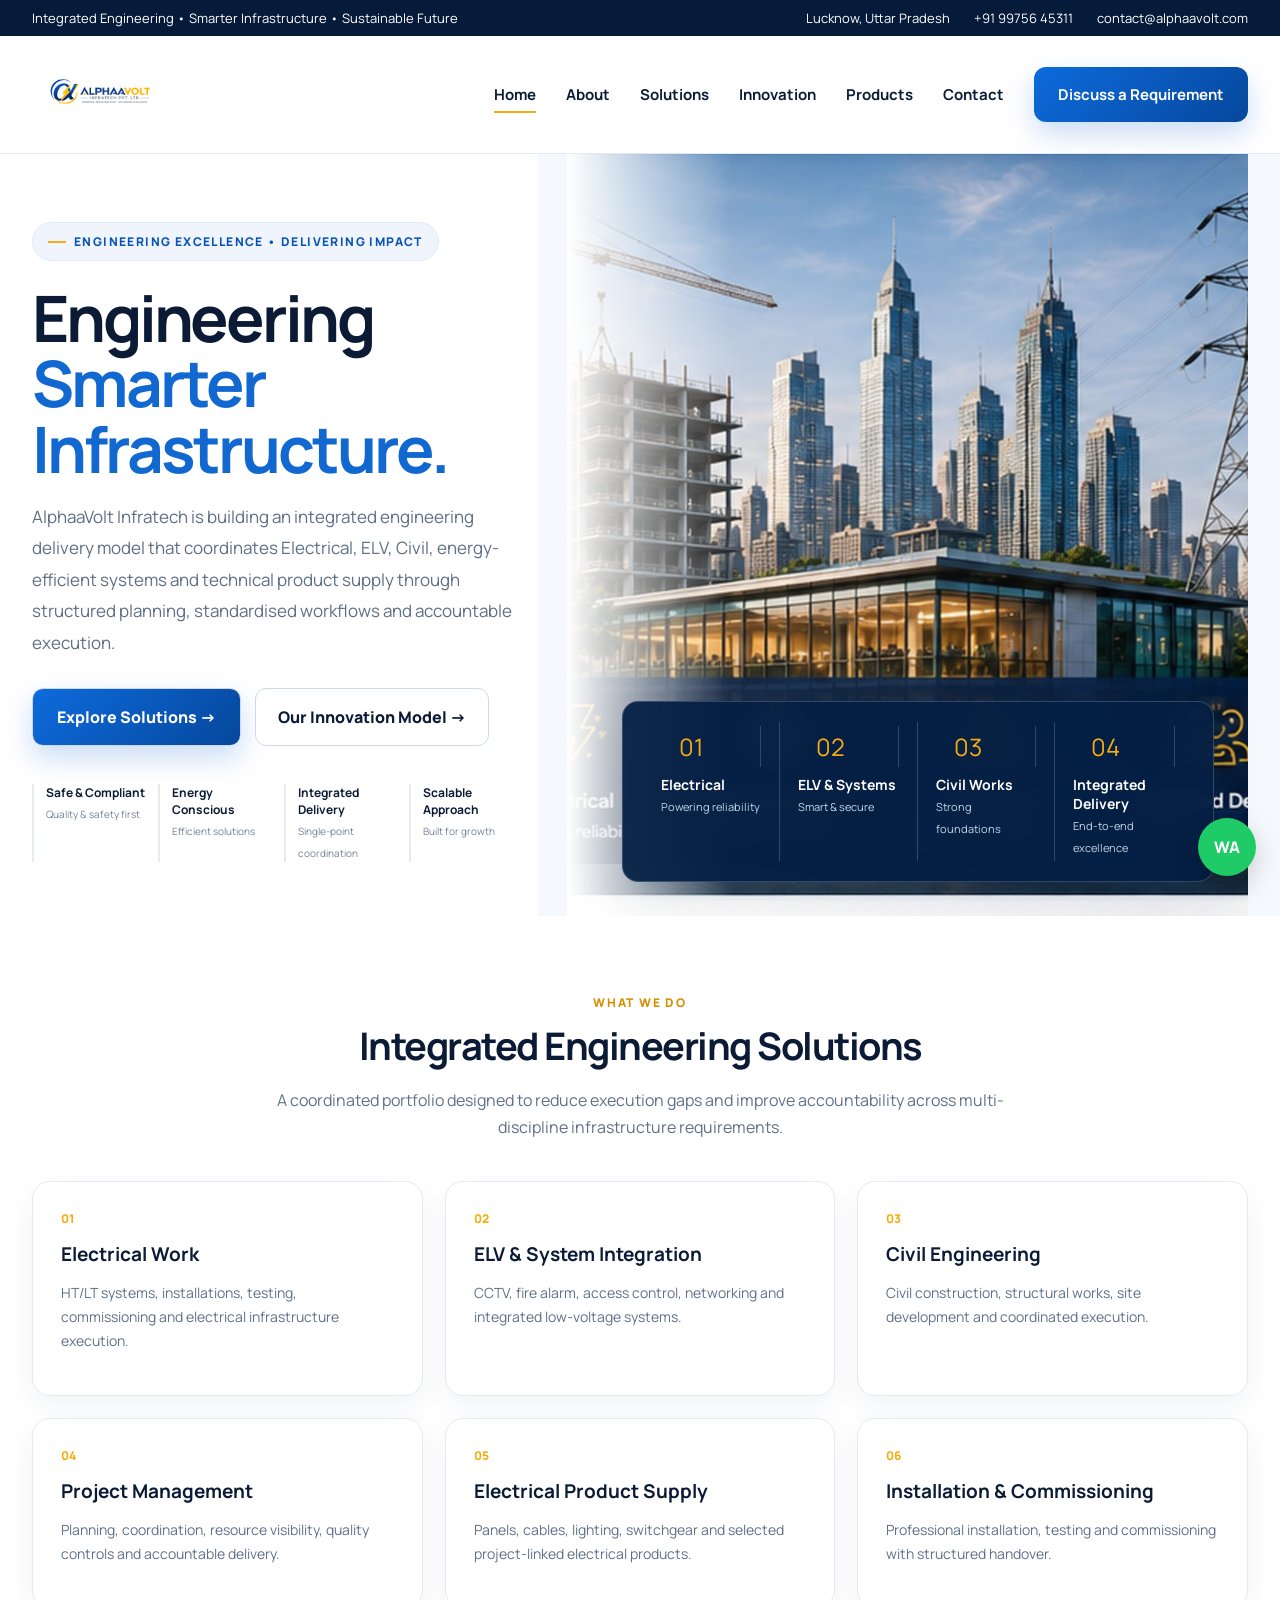
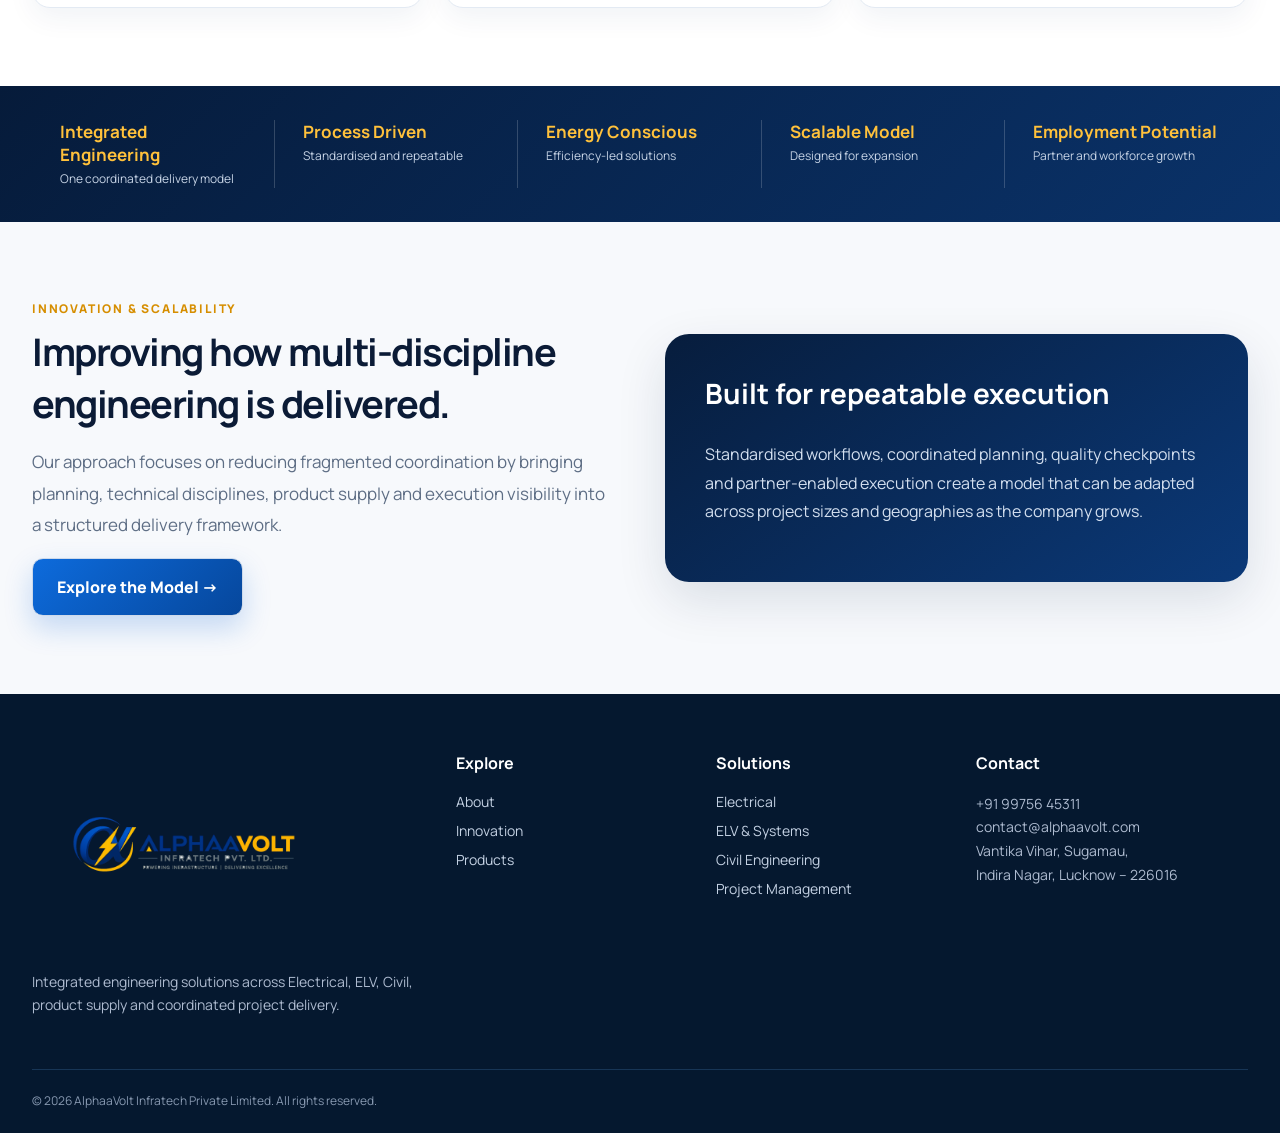
==== commit e68f140c: "Fix AlphaaVolt header and footer logo size" ====
--- a/index.html
+++ b/index.html
@@ -8,7 +8,7 @@
     <meta name="description"
         content="AlphaaVolt Infratech Private Limited provides integrated engineering solutions across Electrical, ELV, Civil, project management and technical product supply.">
 
-    <link rel="stylesheet" href="./assets/style.css">
+    <link rel="stylesheet" href="/assets/style.css?v=20260811">
 </head>
 
 <body>
@@ -34,7 +34,7 @@
         <div class="container">
 
             <a class="brand brand-logo" href="index.html">
-                <img src="./assets/logo.png"
+                <img src="/assets/logo.png?v=20260811b"
                     alt="AlphaaVolt Infratech Pvt. Ltd. logo">
             </a>
 
@@ -355,7 +355,7 @@
                 <div class="footer-brand">
 
                     <img class="footer-logo"
-                        src="./assets/logo.png"
+                        src="/assets/logo.png?v=20260811b"
                         alt="AlphaaVolt Infratech Pvt. Ltd. logo">
 
                     <p>
@@ -426,7 +426,7 @@
 
 
     <!-- JAVASCRIPT -->
-    <script src="./assets/main.js"></script>
+    <script src="/assets/main.js?v=20260811"></script>
 
 </body>
 
--- a/assets/style.css
+++ b/assets/style.css
@@ -13,3 +13,65 @@
 .footer-logo{display:block;width:310px;max-width:100%;height:auto;object-fit:contain;margin:0 0 18px;filter:none}
 @media(max-width:1100px){.brand-logo{min-width:300px}.brand-logo img{width:285px;height:200px}}
 @media(max-width:760px){.brand-logo{min-width:0}.brand-logo img{width:235px;height:200px}.footer-logo{width:260px}}
+/* ===== ALPHAAVOLT HEADER LOGO FIX ===== */
+
+.brand.brand-logo {
+    min-width: 310px;
+    width: 310px;
+    height: 100%;
+    display: flex;
+    align-items: center;
+    flex-shrink: 0;
+}
+
+.brand.brand-logo img {
+    width: 300px !important;
+    height: 90px !important;
+    max-width: 100%;
+    object-fit: contain !important;
+    object-position: left center;
+    display: block !important;
+}
+
+/* Footer full logo */
+.footer-logo {
+    width: 300px;
+    max-width: 100%;
+    height: auto;
+    display: block;
+    margin-bottom: 18px;
+}
+
+/* Tablet */
+@media (max-width: 1100px) {
+    .brand.brand-logo {
+        min-width: 240px;
+        width: 240px;
+    }
+
+    .brand.brand-logo img {
+        width: 230px !important;
+        height: 75px !important;
+    }
+}
+
+/* Mobile */
+@media (max-width: 760px) {
+    .brand.brand-logo {
+        min-width: 230px;
+        width: 230px;
+    }
+
+    .brand.brand-logo img {
+        width: 220px !important;
+        height: 72px !important;
+    }
+
+    .header .container {
+        gap: 10px;
+    }
+
+    .menu-btn {
+        flex-shrink: 0;
+    }
+}
